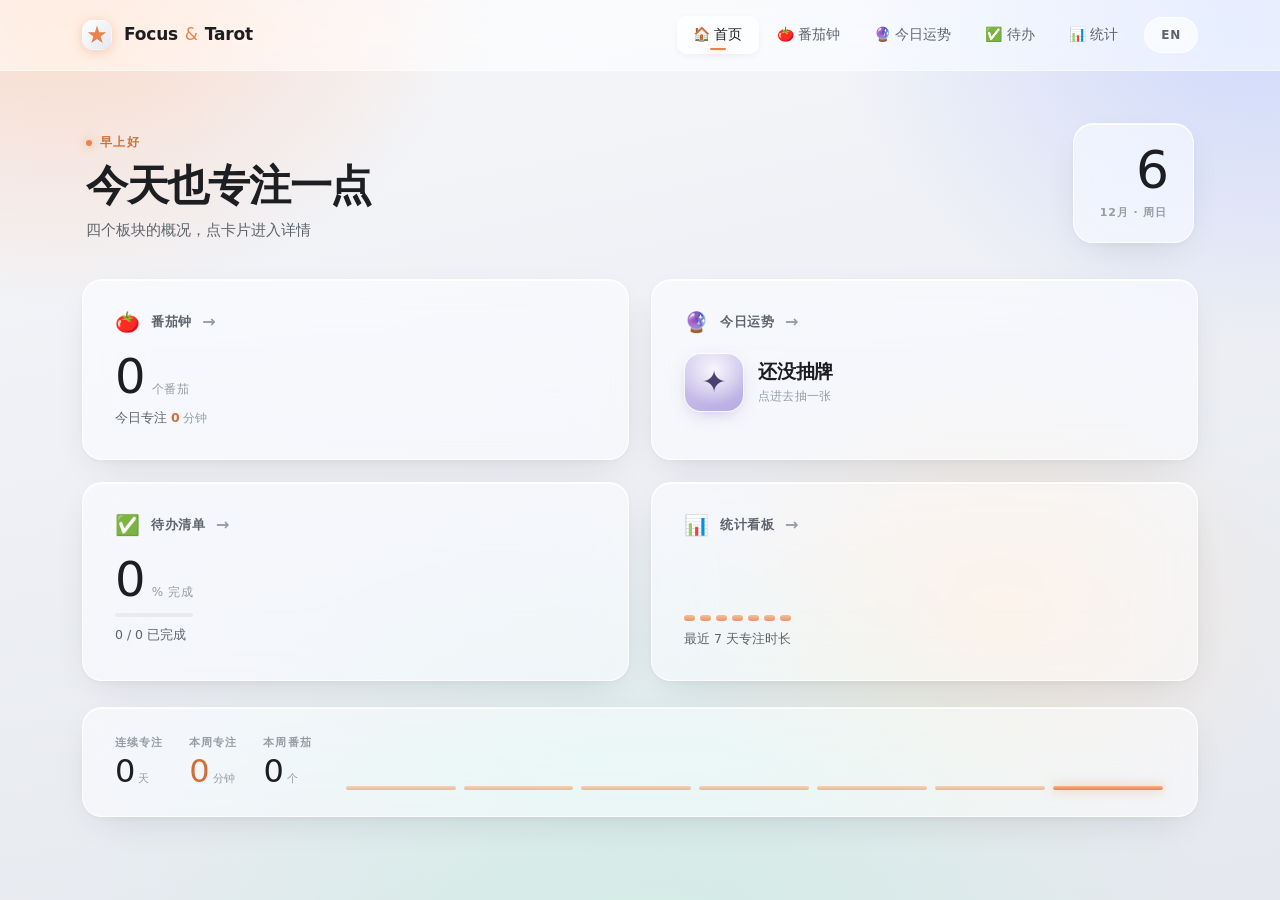
==== Focus&Tarot/index.html @ 9393fc5c "Separately packed html, js, css" ====
<!DOCTYPE html>
<html lang="zh-CN">
<head>
<meta charset="UTF-8">
<meta name="viewport" content="width=device-width, initial-scale=1.0, viewport-fit=cover">
<title>Focus & Tarot · 专注小站</title>

<link rel="icon" type="image/svg+xml" href="data:image/svg+xml,%3Csvg xmlns='http://www.w3.org/2000/svg' viewBox='0 0 100 100'%3E%3Cdefs%3E%3ClinearGradient id='g' x1='0' y1='0' x2='1' y2='1'%3E%3Cstop offset='0' stop-color='%23FFFFFF'/%3E%3Cstop offset='1' stop-color='%23E4E7EE'/%3E%3C/linearGradient%3E%3C/defs%3E%3Crect width='100' height='100' rx='24' fill='url(%23g)' stroke='%23FFFFFF' stroke-width='4'/%3E%3Cpath d='M50 18 L57 41 L81 41 L62 55 L69 77 L50 63 L31 77 L38 55 L19 41 L43 41 Z' fill='%23E8834E'/%3E%3C/svg%3E">

<link rel="stylesheet" href="./css/style.css">
</head>
<body>

<header class="topbar">
  <div class="topbar-inner">
    <div class="logo">
      <svg class="logo-icon" viewBox="0 0 100 100" aria-hidden="true">
        <defs>
          <linearGradient id="logoGrad" x1="0" y1="0" x2="1" y2="1">
            <stop offset="0%" stop-color="#FFFFFF"/>
            <stop offset="100%" stop-color="#E4E7EE"/>
          </linearGradient>
        </defs>
        <rect width="100" height="100" rx="24" fill="url(#logoGrad)" stroke="#FFFFFF" stroke-width="4"/>
        <path d="M50 18 L57 41 L81 41 L62 55 L69 77 L50 63 L31 77 L38 55 L19 41 L43 41 Z" fill="#E8834E"/>
      </svg>
      <span class="logo-text">Focus <span class="amp">&amp;</span> Tarot</span>
    </div>
    <div class="topbar-right">
      <nav class="desktop-nav">
        <button data-page="home" class="active" data-i18n="navHome">🏠 首页</button>
        <button data-page="pomodoro" data-i18n="navPomodoro">🍅 番茄钟</button>
        <button data-page="fortune" data-i18n="navFortune">🔮 今日运势</button>
        <button data-page="todos" data-i18n="navTodos">✅ 待办</button>
        <button data-page="stats" data-i18n="navStats">📊 统计</button>
      </nav>
      <button class="lang-toggle" id="lang-toggle" type="button" aria-label="Switch language">EN</button>
    </div>
  </div>
</header>

<main class="app">

  <section id="home" class="page active">
    <div class="home-hero">
      <div class="hero-main">
        <p class="hero-greeting" id="hero-greeting">早上好</p>
        <h1 class="hero-title" id="hero-title" data-i18n="homeTitle">今天也专注一点</h1>
        <p class="hero-sub" data-i18n="homeSub">四个板块的概况，点卡片进入详情</p>
      </div>
      <div class="hero-date">
        <div class="hero-day" id="hero-day">10</div>
        <div class="hero-month" id="hero-month">NOV · MON</div>
      </div>
    </div>

    <div class="overview-grid">
      <button class="overview-card" data-page="pomodoro">
        <div class="ov-head">
          <span class="ov-icon">🍅</span>
          <span class="ov-title" data-i18n="cardPomodoro">番茄钟</span>
          <span class="ov-arrow">→</span>
        </div>
        <div class="ov-body">
          <div class="ov-big"><span id="ov-tomatoes">0</span><small data-i18n="tomatoCountUnit">个番茄</small></div>
          <div class="ov-meta"><span data-i18n="focusTodayLabel">今日专注</span> <strong id="ov-minutes">0</strong><small data-i18n="minUnit">分钟</small></div>
        </div>
      </button>

      <button class="overview-card" data-page="fortune">
        <div class="ov-head">
          <span class="ov-icon">🔮</span>
          <span class="ov-title" data-i18n="cardFortune">今日运势</span>
          <span class="ov-arrow">→</span>
        </div>
        <div class="ov-body">
          <div class="ov-tarot">
            <span class="ov-tarot-symbol" id="ov-tarot-symbol">✦</span>
            <div>
              <div class="ov-tarot-name" id="ov-tarot-name">还没抽牌</div>
              <div class="ov-tarot-key" id="ov-tarot-key">点进去抽一张</div>
            </div>
          </div>
        </div>
      </button>

      <button class="overview-card" data-page="todos">
        <div class="ov-head">
          <span class="ov-icon">✅</span>
          <span class="ov-title" data-i18n="cardTodos">待办清单</span>
          <span class="ov-arrow">→</span>
        </div>
        <div class="ov-body">
          <div class="ov-big"><span id="ov-rate">0</span><small data-i18n="percentComplete">% 完成</small></div>
          <div class="ov-progress"><div id="ov-progress-fill"></div></div>
          <div class="ov-meta" id="ov-todo-meta">0 / 0 已完成</div>
        </div>
      </button>

      <button class="overview-card" data-page="stats">
        <div class="ov-head">
          <span class="ov-icon">📊</span>
          <span class="ov-title" data-i18n="cardStats">统计看板</span>
          <span class="ov-arrow">→</span>
        </div>
        <div class="ov-body">
          <div class="ov-mini-chart" id="ov-mini-chart"></div>
          <div class="ov-meta" data-i18n="last7Days">最近 7 天专注时长</div>
        </div>
      </button>
    </div>

    <div class="card week-card">
      <div class="week-strip">
        <div class="week-stat-row">
          <div class="week-stat">
            <span class="week-stat-label" data-i18n="weekStreak">连续专注</span>
            <span class="week-stat-val"><span id="week-streak">0</span><small data-i18n="dayUnit">天</small></span>
          </div>
          <div class="week-stat">
            <span class="week-stat-label" data-i18n="weekTotal">本周专注</span>
            <span class="week-stat-val accent"><span id="week-total">0</span><small data-i18n="minUnit">分钟</small></span>
          </div>
          <div class="week-stat">
            <span class="week-stat-label" data-i18n="weekTomato">本周番茄</span>
            <span class="week-stat-val"><span id="week-tomato">0</span><small data-i18n="countUnit">个</small></span>
          </div>
        </div>
        <div class="week-chart" id="week-chart"></div>
      </div>
    </div>
  </section>

  <section id="pomodoro" class="page">
    <div class="page-head">
      <h1 data-i18n="pomodoroTitle">番茄钟</h1>
      <p class="sub" data-i18n="pomodoroSub">专注一段时间，然后好好休息</p>
    </div>

    <div class="grid-2">
      <div class="card timer-card">
        <div class="mode-tabs">
          <button class="mode-tab active" data-mode="focus" data-i18n="focusMode">专注</button>
          <button class="mode-tab" data-mode="short" data-i18n="shortMode">短休息</button>
          <button class="mode-tab" data-mode="long" data-i18n="longMode">长休息</button>
        </div>
        <div class="timer-wrap">
          <svg class="timer-ring" viewBox="0 0 200 200" aria-hidden="true">
            <circle class="ring-bg" cx="100" cy="100" r="90"></circle>
            <circle class="ring-fg" id="ring-fg" cx="100" cy="100" r="90"></circle>
          </svg>
          <div class="timer-text">
            <div id="timer-display">25:00</div>
            <div id="timer-label">专注中</div>
          </div>
        </div>
        <div class="timer-actions">
          <button class="btn" id="btn-start">开始</button>
          <button class="btn secondary" id="btn-reset" data-i18n="reset">重置</button>
        </div>
      </div>

      <div class="card">
        <h2 data-i18n="currentFocus">本次专注</h2>
        <label class="field-label" for="todo-select" data-i18n="linkTodo">关联待办（可选）</label>
        <select class="select" id="todo-select">
          <option value="" data-i18n="noLink">不关联</option>
        </select>
        <div class="today-pill">
          <span data-i18n="todayCompleted">今日已完成</span>
          <strong><span id="today-count">0</span><span data-i18n="tomatoUnit"> 个番茄</span></strong>
        </div>
        <p class="hint" data-i18n="focusHint">专注结束后会自动记录到统计页，并给关联的待办 +1 🍅</p>
      </div>
    </div>

    <div class="card duration-card">
      <h2 data-i18n="customDuration">自定义时长</h2>
      <div class="duration-grid">
        <label>
          <span class="field-label" data-i18n="durationFocus">专注（分钟）</span>
          <input class="input" type="number" id="dur-focus" min="1" max="180" step="1" value="25" inputmode="numeric">
        </label>
        <label>
          <span class="field-label" data-i18n="durationShort">短休息（分钟）</span>
          <input class="input" type="number" id="dur-short" min="1" max="60" step="1" value="5" inputmode="numeric">
        </label>
        <label>
          <span class="field-label" data-i18n="durationLong">长休息（分钟）</span>
          <input class="input" type="number" id="dur-long" min="1" max="60" step="1" value="15" inputmode="numeric">
        </label>
      </div>
      <div class="duration-actions">
        <button class="btn" id="btn-save-duration" data-i18n="saveSettings">保存设置</button>
        <button class="btn secondary" id="btn-reset-duration" data-i18n="resetDefault">恢复默认</button>
      </div>
      <p class="hint" data-i18n="durationHint">专注范围 1–180 分钟，休息范围 1–60 分钟。保存后如果正在计时，会自动重置当前计时器。</p>
    </div>
  </section>

  <section id="fortune" class="page">
    <div class="page-head">
      <h1 data-i18n="fortuneTitle">今日运势</h1>
      <p class="sub" data-i18n="fortuneSub">每天抽一张塔罗牌，看看今天的能量</p>
    </div>

    <div class="card tarot-card-wrap">
      <div class="tarot-wrap">
        <div class="tarot-card" id="tarot-card">
          <div class="tarot-face tarot-back">
            <span>✦</span><span>✦</span><span>✦</span>
          </div>
          <div class="tarot-face tarot-front">
            <div class="tarot-symbol" id="tarot-symbol">🔮</div>
            <div class="tarot-front-name" id="tarot-name">—</div>
            <div class="tarot-front-en" id="tarot-en"></div>
          </div>
        </div>
      </div>
      <button class="btn" id="btn-draw">抽一张牌</button>
      <p class="tarot-daily-hint" id="tarot-daily-hint" hidden>今天已经抽过啦，明天再来吧</p>
    </div>

    <div class="card reading-card">
      <h2 data-i18n="readingTitle">牌义解读</h2>
      <p class="keywords" id="tarot-keywords">点击上方按钮，抽一张属于今天的牌</p>
      <p class="reading" id="tarot-reading"></p>
    </div>
  </section>

  <section id="todos" class="page">
    <div class="page-head">
      <h1 data-i18n="todosTitle">待办清单</h1>
      <p class="sub" data-i18n="todosSub">把要做的事写下来，专注时关联它</p>
    </div>

    <div class="card">
      <div class="todo-input-row">
        <input class="input" id="todo-input" type="text" maxlength="60" data-i18n-placeholder="todoPlaceholder" placeholder="写一件要完成的事…">
        <button class="btn" id="btn-add" data-i18n="addBtn">添加</button>
      </div>
      <div class="progress-line">
        <div class="progress-track">
          <div class="progress-fill" id="todo-progress-fill"></div>
        </div>
        <span id="todo-progress-text">0%</span>
      </div>
      <ul class="todo-list" id="todo-list"></ul>
      <p class="empty" id="todo-empty" data-i18n="emptyTodo">还没有待办，先添加一条吧。</p>
    </div>
  </section>

  <section id="stats" class="page">
    <div class="page-head">
      <h1 data-i18n="statsTitle">今日概览</h1>
      <p class="sub" data-i18n="statsSub">专注与完成情况一目了然</p>
    </div>

    <div class="stat-grid">
      <div class="card stat-card">
        <span class="stat-label" data-i18n="statFocusToday">今日专注</span>
        <strong><span id="stat-minutes">0</span><small data-i18n="minUnit">分钟</small></strong>
      </div>
      <div class="card stat-card">
        <span class="stat-label" data-i18n="statPomodorosToday">今日番茄</span>
        <strong><span id="stat-tomatoes">0</span><small data-i18n="tomatoCountUnit">个</small></strong>
      </div>
      <div class="card stat-card">
        <span class="stat-label" data-i18n="statTodoRate">待办完成率</span>
        <strong><span id="stat-rate">0</span><small>%</small></strong>
      </div>
    </div>

    <div class="grid-2">
      <div class="card">
        <h2 data-i18n="statLast7">最近 7 天专注</h2>
        <div class="bar-chart" id="bar-chart"></div>
      </div>
      <div class="card donut-card">
        <h2 data-i18n="statTodoStatus">待办完成情况</h2>
        <div class="donut" id="donut-rate" style="--p:0">
          <div class="donut-inner" id="donut-rate-text">0%</div>
        </div>
      </div>
    </div>
  </section>

</main>

<nav class="mobile-nav">
  <button data-page="home" class="active"><span class="ico">🏠</span><span data-i18n="navHomeM">首页</span></button>
  <button data-page="pomodoro"><span class="ico">🍅</span><span data-i18n="navPomodoroM">番茄</span></button>
  <button data-page="fortune"><span class="ico">🔮</span><span data-i18n="navFortuneM">运势</span></button>
  <button data-page="todos"><span class="ico">✅</span><span data-i18n="navTodosM">待办</span></button>
  <button data-page="stats"><span class="ico">📊</span><span data-i18n="navStatsM">统计</span></button>
</nav>

<div class="toast" id="toast"></div>

<script src="./js/app.js"></script>
</body>
</html>
---- Focus&Tarot/css/style.css ----
:root {
    --text: #1C1E22;
    --text-dim: #5F646C;
    --text-faint: #969CA4;

    --accent: #E8834E;
    --accent-soft: #F5B48A;
    --accent-deep: #D06F3C;
    --violet: #8B7BC7;
    --mint: #5BA88A;

    --glass: rgba(255,255,255,.52);
    --glass-hover: rgba(255,255,255,.64);
    --glass-border: rgba(255,255,255,.75);
    --glass-border-dim: rgba(255,255,255,.45);
    --glass-inset: inset 0 1px 0 rgba(255,255,255,.95);

    --line: rgba(31,33,36,.06);
    --track: rgba(31,33,36,.055);

    --shadow-card: 0 12px 40px -16px rgba(31,33,36,.16), 0 2px 8px -2px rgba(31,33,36,.06);
    --shadow-lift: 0 24px 60px -20px rgba(31,33,36,.22), 0 6px 16px -6px rgba(31,33,36,.10);

    --radius: 20px;
    --radius-sm: 13px;
    --blur: 28px;
    --maxw: 1120px;
  }

  * { box-sizing: border-box; }
  html { -webkit-text-size-adjust: 100%; text-size-adjust: 100%; }
  html, body { margin: 0; padding: 0; overflow-x: hidden; }

  body {
    color: var(--text);
    font-family: "Inter", system-ui, -apple-system, "Segoe UI", "PingFang SC", "Microsoft YaHei", sans-serif;
    font-size: 16px;
    line-height: 1.6;
    min-height: 100vh;
    min-height: 100dvh;
    -webkit-tap-highlight-color: transparent;
    -webkit-font-smoothing: antialiased;
    -moz-osx-font-smoothing: grayscale;

    background:
      radial-gradient(720px 580px at 4% -6%, rgba(255,186,148,.55), transparent 62%),
      radial-gradient(680px 560px at 98% 0%, rgba(172,190,255,.52), transparent 62%),
      radial-gradient(880px 700px at 50% 108%, rgba(178,238,214,.42), transparent 65%),
      radial-gradient(500px 400px at 78% 68%, rgba(255,220,180,.35), transparent 62%),
      linear-gradient(168deg, #F6F7FA 0%, #EDEFF4 48%, #E5E8EE 100%);
    background-attachment: fixed;
  }

  h1, h2, p { margin: 0; }
  h1 { font-size: 26px; line-height: 1.25; font-weight: 700; letter-spacing: -.02em; }
  h2 { font-size: 13px; margin-bottom: 16px; font-weight: 600; letter-spacing: .02em; color: var(--text-dim); }
  button { font-family: inherit; }
  [hidden] { display: none !important; }

  button, .btn, .overview-card, .todo-check, .todo-del, .mode-tab,
  .mobile-nav button, .desktop-nav button, .input, .select, .lang-toggle {
    touch-action: manipulation;
    -webkit-user-select: none;
    user-select: none;
  }

  @supports not ((backdrop-filter: blur(1px)) or (-webkit-backdrop-filter: blur(1px))) {
    .card, .overview-card, .topbar, .mobile-nav, .toast, .hero-date { background: rgba(255,255,255,.92); }
  }

  /* ---------- 顶部栏 ---------- */
  .topbar {
    position: sticky; top: 0; z-index: 50;
    background: rgba(255,255,255,.55);
    backdrop-filter: blur(24px) saturate(180%);
    -webkit-backdrop-filter: blur(24px) saturate(180%);
    border-bottom: 1px solid var(--glass-border-dim);
  }
  .topbar-inner {
    max-width: var(--maxw); margin: 0 auto;
    padding: 14px 20px;
    display: flex; align-items: center; justify-content: space-between; gap: 14px;
  }
  .topbar-right { display: flex; align-items: center; gap: 10px; min-width: 0; }

  .logo {
    display: flex; align-items: center; gap: 10px;
    font-weight: 700; font-size: 16px;
    letter-spacing: -.01em; white-space: nowrap;
    color: var(--text);
  }
  .logo .amp { color: var(--accent); font-weight: 500; margin: 0 1px; }
  .logo-icon {
    width: 28px; height: 28px;
    border-radius: 9px;
    flex-shrink: 0;
    display: block;
    filter: drop-shadow(0 2px 6px rgba(232,131,78,.35));
  }

  .desktop-nav { display: flex; gap: 2px; }
  .desktop-nav button {
    position: relative;
    border: 0; background: none;
    padding: 9px 14px;
    border-radius: 10px;
    font-size: 14px; font-weight: 500;
    color: var(--text-dim);
    cursor: pointer;
    transition: color .2s, background .2s, transform .15s;
  }
  .desktop-nav button.active {
    color: var(--text);
    background: rgba(255,255,255,.65);
    box-shadow: 0 1px 0 rgba(255,255,255,.9) inset, 0 2px 8px -2px rgba(31,33,36,.08);
  }
  .desktop-nav button.active::after {
    content: '';
    position: absolute;
    left: 50%; bottom: 4px;
    transform: translateX(-50%);
    width: 16px; height: 2px;
    border-radius: 2px;
    background: var(--accent);
    box-shadow: 0 0 8px rgba(232,131,78,.55);
  }
  .desktop-nav button:active { transform: scale(.97); }

  .lang-toggle {
    min-width: 46px; height: 34px;
    padding: 0 14px;
    border: 1px solid var(--glass-border);
    border-radius: 999px;
    background: rgba(255,255,255,.5);
    backdrop-filter: blur(12px);
    -webkit-backdrop-filter: blur(12px);
    color: var(--text-dim);
    font-size: 12px;
    font-weight: 600;
    letter-spacing: .06em;
    cursor: pointer;
    flex-shrink: 0;
    transition: color .2s, border-color .2s, transform .15s, background .2s;
  }
  .lang-toggle:active { transform: scale(.94); }

  /* ---------- 主体 ---------- */
  .app { max-width: var(--maxw); margin: 0 auto; padding: 28px 20px 48px; }
  .page { display: none; }
  .page.active { display: block; }

  .page > :last-child { margin-bottom: 0 !important; }

  @keyframes pageIn {
    from { opacity: 0; transform: translateY(12px); }
    to   { opacity: 1; transform: translateY(0); }
  }
  .page.active { animation: pageIn .4s cubic-bezier(.22,.9,.3,1) both; }

  @keyframes cardIn {
    from { opacity: 0; transform: translateY(14px); }
    to   { opacity: 1; transform: translateY(0); }
  }
  .page.active .card,
  .page.active .overview-card,
  .page.active .hero-main,
  .page.active .hero-date {
    animation: cardIn .55s cubic-bezier(.22,.9,.3,1) both;
  }

  .page-head { margin-bottom: 22px; }
  .page-head .sub { color: var(--text-dim); font-size: 14px; margin-top: 6px; }

  .card {
    background: var(--glass);
    backdrop-filter: blur(var(--blur)) saturate(180%);
    -webkit-backdrop-filter: blur(var(--blur)) saturate(180%);
    border: 1px solid var(--glass-border);
    box-shadow: var(--shadow-card), var(--glass-inset);
    border-radius: var(--radius);
    padding: 24px;
    margin-bottom: 18px;
  }

  .grid-2 { display: grid; gap: 18px; margin-bottom: 20px; }
  .grid-2 > .card { margin-bottom: 0; }
  @media (min-width: 769px) { .grid-2 { grid-template-columns: 1fr 1fr; } }

  /* ---------- 按钮 ---------- */
  .btn {
    min-height: 46px;
    padding: 0 24px;
    border: 0;
    border-radius: 999px;
    background: #23252A;
    color: #FFFFFF;
    font-size: 14.5px;
    font-weight: 600;
    letter-spacing: .005em;
    cursor: pointer;
    box-shadow:
      0 8px 20px -8px rgba(31,33,36,.45),
      inset 0 1px 0 rgba(255,255,255,.14);
    transition: transform .15s, box-shadow .25s, filter .2s;
  }
  .btn:active { transform: scale(.975); }
  .btn.secondary {
    background: rgba(255,255,255,.55);
    backdrop-filter: blur(12px);
    -webkit-backdrop-filter: blur(12px);
    color: var(--text);
    border: 1px solid var(--glass-border);
    box-shadow: var(--glass-inset);
  }
  .btn:disabled { opacity: .4; cursor: default; box-shadow: none; filter: grayscale(.3); transform: none; }

  .input, .select {
    width: 100%; min-height: 46px;
    border: 1px solid var(--glass-border);
    border-radius: var(--radius-sm);
    padding: 0 14px;
    font-size: 14.5px;
    font-family: inherit;
    background: rgba(255,255,255,.55);
    backdrop-filter: blur(12px);
    -webkit-backdrop-filter: blur(12px);
    color: var(--text);
    outline: none;
    box-shadow: var(--glass-inset);
    transition: border-color .2s, box-shadow .2s, background .2s;
  }
  .input:focus, .select:focus {
    background: rgba(255,255,255,.78);
    border-color: rgba(232,131,78,.55);
    box-shadow: 0 0 0 4px rgba(232,131,78,.13), var(--glass-inset);
  }
  .input::placeholder { color: var(--text-faint); }
  .select {
    appearance: none; -webkit-appearance: none;
    padding-right: 42px;
    background-image: url("data:image/svg+xml,%3Csvg xmlns='http://www.w3.org/2000/svg' width='12' height='8' viewBox='0 0 12 8'%3E%3Cpath d='M1 1l5 5 5-5' stroke='%235F646C' stroke-width='1.6' fill='none' stroke-linecap='round' stroke-linejoin='round'/%3E%3C/svg%3E");
    background-repeat: no-repeat;
    background-position: right 16px center;
  }
  .select option { background: #FFFFFF; color: var(--text); }

  .field-label { display: block; font-size: 12px; font-weight: 500; letter-spacing: .02em; color: var(--text-dim); margin-bottom: 8px; }
  .hint { font-size: 12.5px; line-height: 1.7; color: var(--text-faint); margin-top: 16px; }

  .duration-card { margin-top: 0; }

  .duration-grid {
    display: grid; grid-template-columns: 1fr 1fr 1fr;
    gap: 14px; margin-bottom: 18px;
  }
  @media (max-width: 520px) { .duration-grid { grid-template-columns: 1fr; } }
  .duration-actions { display: flex; gap: 10px; flex-wrap: wrap; }
  .duration-actions .btn { flex: 1; min-width: 120px; }

  /* ============================================================
     首页 Hero
     ============================================================ */
  .home-hero {
    display: grid;
    grid-template-columns: 1fr auto;
    gap: 24px;
    align-items: end;
    padding: 8px 4px 28px;
  }
  @media (max-width: 768px) {
    .home-hero { grid-template-columns: 1fr; gap: 16px; padding: 4px 0 20px; }
  }

  .hero-main { min-width: 0; }

  .hero-greeting {
    font-size: 12px;
    font-weight: 600;
    color: var(--accent-deep);
    letter-spacing: .12em;
    text-transform: uppercase;
    margin-bottom: 10px;
    display: inline-flex;
    align-items: center;
    gap: 8px;
  }
  .hero-greeting::before {
    content: '';
    display: inline-block;
    width: 6px; height: 6px;
    border-radius: 50%;
    background: var(--accent);
    box-shadow: 0 0 10px rgba(232,131,78,.7);
  }

  .hero-title {
    font-size: clamp(30px, 4.4vw, 42px);
    font-weight: 700;
    letter-spacing: -.03em;
    line-height: 1.12;
    color: var(--text);
  }

  .hero-sub {
    color: var(--text-dim);
    font-size: 14.5px;
    margin-top: 10px;
    max-width: 480px;
  }

  .hero-date {
    text-align: right;
    min-width: 108px;
    padding: 16px 22px;
    border-radius: var(--radius);
    background: var(--glass);
    backdrop-filter: blur(var(--blur)) saturate(180%);
    -webkit-backdrop-filter: blur(var(--blur)) saturate(180%);
    border: 1px solid var(--glass-border);
    box-shadow: var(--shadow-card), var(--glass-inset);
  }
  .hero-day {
    font-size: 44px;
    font-weight: 200;
    letter-spacing: -.04em;
    line-height: 1;
    color: var(--text);
    font-variant-numeric: tabular-nums;
  }
  .hero-month {
    font-size: 11px;
    font-weight: 600;
    color: var(--text-faint);
    letter-spacing: .14em;
    text-transform: uppercase;
    margin-top: 8px;
  }
  html[lang="zh-CN"] .hero-month { letter-spacing: .08em; }

  @media (max-width: 768px) {
    .hero-date {
      text-align: left;
      display: flex;
      align-items: baseline;
      gap: 14px;
      padding: 14px 18px;
      min-width: 0;
    }
    .hero-day { font-size: 36px; }
    .hero-month { margin-top: 0; }
  }

  /* ============================================================
     首页四卡
     ============================================================ */
  .overview-grid {
    display: grid;
    grid-template-columns: 1fr;
    gap: 16px;
  }
  @media (min-width: 769px) {
    .overview-grid { grid-template-columns: 1fr 1fr; gap: 18px; }
  }

  .overview-card {
    position: relative;
    display: flex; flex-direction: column; gap: 16px;
    text-align: left;
    background: var(--glass);
    backdrop-filter: blur(var(--blur)) saturate(180%);
    -webkit-backdrop-filter: blur(var(--blur)) saturate(180%);
    border: 1px solid var(--glass-border);
    box-shadow: var(--shadow-card), var(--glass-inset);
    border-radius: var(--radius);
    padding: 24px;
    cursor: pointer;
    font-family: inherit;
    color: var(--text);
    overflow: hidden;
    transition: transform .3s cubic-bezier(.22,.9,.3,1),
                box-shadow .3s cubic-bezier(.22,.9,.3,1),
                background .3s,
                border-color .3s;
  }
  .overview-card::before {
    content: '';
    position: absolute;
    top: -60%; right: -30%;
    width: 260px; height: 260px;
    border-radius: 50%;
    background: radial-gradient(circle, rgba(232,131,78,.22), transparent 70%);
    opacity: 0;
    transition: opacity .35s;
    pointer-events: none;
  }
  .ov-head {
    display: flex; align-items: center; gap: 10px;
    font-size: 12.5px; font-weight: 600;
    letter-spacing: .06em;
    color: var(--text-dim);
    text-transform: uppercase;
  }
  .ov-icon { font-size: 18px; line-height: 1; }
  .ov-title { flex: 1; }
  .ov-arrow { color: var(--text-faint); font-size: 16px; transition: transform .3s, color .3s; }
  .ov-body { display: flex; flex-direction: column; gap: 10px; }
  .ov-big {
    font-size: 40px; font-weight: 300;
    letter-spacing: -.035em; color: var(--text);
    line-height: 1; font-variant-numeric: tabular-nums;
  }
  .ov-big small {
    font-size: 12px; font-weight: 500;
    letter-spacing: .04em; color: var(--text-faint);
    margin-left: 8px;
  }
  .ov-meta { font-size: 12.5px; color: var(--text-dim); }
  .ov-meta strong { color: var(--accent-deep); font-weight: 600; }
  .ov-meta small { color: var(--text-faint); font-size: 11.5px; margin-left: 3px; }

  .ov-progress { height: 4px; border-radius: 999px; background: var(--track); overflow: hidden; }
  .ov-progress > div {
    height: 100%; width: 0; border-radius: 999px;
    background: linear-gradient(90deg, var(--accent), var(--accent-soft));
    box-shadow: 0 0 10px rgba(232,131,78,.5);
    transition: width .7s cubic-bezier(.22,.9,.3,1);
  }

  .ov-tarot { display: flex; align-items: center; gap: 14px; }
  .ov-tarot-symbol {
    font-size: 26px; line-height: 1;
    width: 54px; height: 54px;
    border-radius: 15px;
    background:
      radial-gradient(circle at 50% 30%, rgba(255,255,255,.85), transparent 70%),
      linear-gradient(160deg, #D8D0F0, #B7ABE2);
    border: 1px solid rgba(255,255,255,.85);
    color: #4A4170;
    display: grid; place-items: center;
    flex-shrink: 0;
    box-shadow: 0 6px 18px -6px rgba(139,123,199,.45), var(--glass-inset);
    transition: transform .4s, box-shadow .3s;
  }
  .ov-tarot-name { font-size: 17px; font-weight: 600; letter-spacing: -.01em; }
  .ov-tarot-key { font-size: 12px; color: var(--text-faint); margin-top: 3px; letter-spacing: .02em; }

  .ov-mini-chart { display: flex; align-items: flex-end; gap: 5px; height: 54px; }
  .ov-mini-bar {
    flex: 1; min-height: 6px; border-radius: 3px;
    background: linear-gradient(180deg, var(--accent-soft), var(--accent));
    opacity: .85;
    transition: height .6s cubic-bezier(.22,.9,.3,1);
  }

  /* ============================================================
     首页本周概览
     ============================================================ */
  .week-card { padding: 22px 24px; margin-top: 20px; }
  .week-strip {
    display: grid;
    grid-template-columns: 1fr;
    gap: 18px;
    align-items: center;
  }
  @media (min-width: 769px) {
    .week-strip { grid-template-columns: auto 1fr; gap: 32px; }
  }

  .week-stat-row {
    display: flex;
    gap: 26px;
    flex-wrap: wrap;
  }
  .week-stat { display: flex; flex-direction: column; gap: 4px; }
  .week-stat-label {
    font-size: 10.5px;
    font-weight: 600;
    letter-spacing: .1em;
    color: var(--text-faint);
    text-transform: uppercase;
  }
  .week-stat-val {
    font-size: 28px;
    font-weight: 300;
    letter-spacing: -.03em;
    color: var(--text);
    line-height: 1.1;
    font-variant-numeric: tabular-nums;
  }
  .week-stat-val small {
    font-size: 11px;
    font-weight: 500;
    color: var(--text-faint);
    margin-left: 4px;
    letter-spacing: .04em;
  }
  .week-stat-val.accent { color: var(--accent-deep); }

  .week-chart {
    display: flex;
    align-items: flex-end;
    gap: 8px;
    height: 48px;
    padding: 0 2px;
  }
  .week-bar-wrap {
    flex: 1;
    height: 100%;
    display: flex;
    align-items: flex-end;
    min-width: 0;
  }
  .week-bar {
    width: 100%;
    min-height: 4px;
    border-radius: 4px;
    background: linear-gradient(180deg, var(--accent-soft), var(--accent));
    opacity: .55;
    transition: height .7s cubic-bezier(.22,.9,.3,1), opacity .3s;
  }
  .week-bar.today {
    opacity: 1;
    box-shadow: 0 0 12px rgba(232,131,78,.55);
  }

  @media (max-width: 768px) {
    .week-card { padding: 18px 20px; margin-top: 16px; }
    .week-stat-row { gap: 20px; }
    .week-stat-val { font-size: 24px; }
    .week-chart { height: 42px; gap: 6px; }
  }

  /* ============================================================
     番茄钟
     ============================================================ */
  .mode-tabs {
    display: flex; gap: 4px;
    background: rgba(31,33,36,.055);
    border-radius: 999px;
    padding: 4px;
    margin-bottom: 28px;
  }
  .mode-tab {
    flex: 1; border: 0; background: none;
    padding: 9px 0;
    border-radius: 999px;
    font-size: 13.5px; font-weight: 500;
    color: var(--text-dim);
    cursor: pointer;
    transition: background .25s, color .25s, box-shadow .25s;
    min-height: 38px;
  }
  .mode-tab.active {
    background: #FFFFFF;
    color: var(--text);
    font-weight: 600;
    box-shadow: 0 2px 8px -2px rgba(31,33,36,.12), 0 1px 0 rgba(255,255,255,.9) inset;
  }

  .timer-card { text-align: center; }
  .timer-wrap {
    position: relative;
    width: min(64vw, 250px);
    aspect-ratio: 1 / 1;
    margin: 0 auto 26px;
  }
  .timer-ring { width: 100%; height: 100%; transform: rotate(-90deg); }
  .ring-bg { fill: none; stroke: rgba(31,33,36,.06); stroke-width: 10; }
  .ring-fg {
    fill: none;
    stroke: var(--accent);
    stroke-width: 10;
    stroke-linecap: round;
    stroke-dasharray: 565.49;
    stroke-dashoffset: 0;
    transition: stroke-dashoffset .5s linear, stroke .35s;
    filter: drop-shadow(0 0 10px rgba(232,131,78,.5));
  }
  .timer-text {
    position: absolute; inset: 0;
    display: flex; flex-direction: column;
    align-items: center; justify-content: center; gap: 4px;
  }
  #timer-display {
    font-size: clamp(42px, 11vw, 54px);
    font-weight: 200;
    letter-spacing: -.035em;
    line-height: 1;
    font-variant-numeric: tabular-nums;
    color: var(--text);
  }
  #timer-label { font-size: 11px; font-weight: 500; letter-spacing: .04em; color: var(--text-faint); margin-top: 2px; }
  .timer-actions { display: flex; gap: 10px; justify-content: center; }
  .timer-actions .btn { flex: 1; max-width: 150px; }

  #btn-start {
    background: linear-gradient(135deg, var(--accent-soft), var(--accent-deep));
    color: #FFFFFF;
    box-shadow:
      0 10px 26px -10px rgba(232,131,78,.7),
      inset 0 1px 0 rgba(255,255,255,.35);
  }

  .today-pill {
    display: flex; align-items: center; justify-content: space-between;
    background: rgba(31,33,36,.045);
    border-radius: var(--radius-sm);
    padding: 16px 18px;
    margin-top: 18px;
    font-size: 13px;
    color: var(--text-dim);
  }
  .today-pill strong { color: var(--text); font-size: 15px; font-weight: 600; }
  .today-pill strong #today-count {
    color: var(--accent-deep);
    font-size: 19px;
    font-weight: 700;
    margin-right: 2px;
  }

  /* ---------- 塔罗 ---------- */
  .tarot-card-wrap { text-align: center; padding: 32px 24px; }
  .tarot-wrap {
    perspective: 1200px;
    -webkit-perspective: 1200px;
    width: min(62vw, 240px);
    aspect-ratio: 2 / 3;
    margin: 8px auto 24px;
  }
  .tarot-card {
    position: relative; width: 100%; height: 100%;
    transform-style: preserve-3d;
    -webkit-transform-style: preserve-3d;
    transition: transform .75s cubic-bezier(.3,.05,.2,1);
    cursor: pointer;
  }
  .tarot-card.flipped { transform: rotateY(180deg); }
  .tarot-face {
    position: absolute; inset: 0;
    backface-visibility: hidden; -webkit-backface-visibility: hidden;
    border-radius: 18px;
    display: flex; flex-direction: column;
    align-items: center; justify-content: center;
    gap: 10px; padding: 20px;
    overflow: hidden;
  }
  .tarot-back {
    background:
      radial-gradient(circle at 50% 28%, rgba(255,255,255,.55), transparent 65%),
      linear-gradient(160deg, #D9D1F2, #B6A9E3);
    border: 1px solid rgba(255,255,255,.9);
    color: rgba(255,255,255,.92);
    font-size: 15px;
    letter-spacing: 14px;
    box-shadow: 0 24px 50px -20px rgba(139,123,199,.55), inset 0 1px 0 rgba(255,255,255,.9);
  }
  .tarot-back span { display: block; line-height: 1; text-shadow: 0 2px 6px rgba(74,65,112,.35); }
  .tarot-back::before {
    content: '';
    position: absolute; inset: 10px;
    border: 1px solid rgba(255,255,255,.45);
    border-radius: 12px;
    pointer-events: none;
  }
  .tarot-front {
    background: rgba(255,255,255,.82);
    backdrop-filter: blur(20px) saturate(180%);
    -webkit-backdrop-filter: blur(20px) saturate(180%);
    border: 1px solid rgba(255,255,255,.95);
    transform: rotateY(180deg);
    box-shadow: 0 24px 50px -20px rgba(31,33,36,.2), inset 0 1px 0 rgba(255,255,255,.95);
  }
  .tarot-front::before {
    content: '';
    position: absolute; inset: 10px;
    border: 1px solid rgba(232,131,78,.22);
    border-radius: 12px;
    pointer-events: none;
  }
  .tarot-symbol { font-size: 42px; line-height: 1; filter: drop-shadow(0 4px 12px rgba(232,131,78,.35)); }
  .tarot-front-name { font-size: 20px; font-weight: 700; letter-spacing: -.01em; color: var(--text); }
  .tarot-front-en {
    font-size: 10.5px; color: var(--text-faint);
    letter-spacing: .18em; text-transform: uppercase; font-weight: 500;
  }
  .reading-card .keywords { color: var(--accent-deep); font-weight: 600; font-size: 14px; letter-spacing: .02em; margin-bottom: 12px; }
  .reading-card .reading { color: var(--text-dim); font-size: 14.5px; line-height: 1.85; }
  .tarot-daily-hint {
    margin-top: 16px;
    font-size: 12.5px;
    color: var(--text-faint);
    display: inline-flex;
    align-items: center;
    gap: 8px;
  }
  .tarot-daily-hint::before {
    content: '';
    width: 5px; height: 5px;
    border-radius: 50%;
    background: var(--accent);
    box-shadow: 0 0 8px rgba(232,131,78,.7);
    flex-shrink: 0;
  }

  /* ---------- 待办 ---------- */
  .todo-input-row { display: flex; gap: 10px; margin-bottom: 18px; }
  .todo-input-row .btn { flex-shrink: 0; }
  .progress-line { display: flex; align-items: center; gap: 12px; margin-bottom: 20px; }
  .progress-track { flex: 1; height: 4px; border-radius: 999px; background: var(--track); overflow: hidden; }
  .progress-fill {
    height: 100%; width: 0; border-radius: 999px;
    background: linear-gradient(90deg, var(--accent), var(--accent-soft));
    box-shadow: 0 0 10px rgba(232,131,78,.45);
    transition: width .6s cubic-bezier(.22,.9,.3,1);
  }
  #todo-progress-text {
    font-size: 12px; font-weight: 600; color: var(--text-dim);
    min-width: 38px; text-align: right;
    font-variant-numeric: tabular-nums; letter-spacing: .02em;
  }
  .todo-list { list-style: none; margin: 0; padding: 0; display: flex; flex-direction: column; gap: 8px; }
  .todo-item {
    display: flex; align-items: center; gap: 12px;
    padding: 13px 14px;
    border-radius: var(--radius-sm);
    background: rgba(255,255,255,.42);
    border: 1px solid rgba(255,255,255,.65);
    box-shadow: 0 1px 0 rgba(255,255,255,.8) inset;
    transition: opacity .25s, transform .2s, background .2s, border-color .2s, box-shadow .2s;
  }
  .todo-item.done { opacity: .5; }
  .todo-item.done .todo-text { text-decoration: line-through; color: var(--text-faint); }
  .todo-check {
    flex-shrink: 0;
    width: 22px; height: 22px;
    border-radius: 7px;
    border: 1.5px solid rgba(31,33,36,.22);
    background: rgba(255,255,255,.6);
    color: #FFFFFF;
    font-size: 12px; font-weight: 700;
    line-height: 1;
    cursor: pointer;
    display: grid; place-items: center; padding: 0;
    transition: background .2s, border-color .2s, transform .15s, box-shadow .2s;
  }
  .todo-check:active { transform: scale(.88); }
  .todo-item.done .todo-check { background: var(--mint); border-color: var(--mint); box-shadow: 0 0 10px rgba(91,168,138,.5); }
  .todo-text { flex: 1; font-size: 14.5px; word-break: break-word; color: var(--text); }
  .todo-tomato {
    flex-shrink: 0; font-size: 11px; font-weight: 700;
    color: var(--accent-deep);
    background: rgba(232,131,78,.12);
    border: 1px solid rgba(232,131,78,.22);
    border-radius: 999px;
    padding: 3px 9px;
    letter-spacing: .02em;
    font-variant-numeric: tabular-nums;
  }
  .todo-del {
    flex-shrink: 0;
    width: 30px; height: 30px;
    border: 0; border-radius: 50%;
    background: none;
    color: var(--text-faint);
    font-size: 18px; line-height: 1;
    cursor: pointer; padding: 0;
    display: grid; place-items: center;
    transition: color .2s, background .2s, transform .15s;
  }
  .todo-del:active { transform: scale(.88); }
  .empty { text-align: center; color: var(--text-faint); font-size: 13.5px; padding: 32px 0; display: none; }

  /* ---------- 统计 ---------- */
  .stat-grid { display: grid; grid-template-columns: 1fr 1fr; gap: 14px; margin-bottom: 18px; }
  @media (min-width: 769px) { .stat-grid { grid-template-columns: repeat(3, 1fr); } }
  .stat-card { margin-bottom: 0; text-align: center; padding: 26px 16px; }
  .stat-label {
    font-size: 11.5px; font-weight: 600;
    letter-spacing: .06em;
    color: var(--text-faint);
    display: block;
    text-transform: uppercase;
  }
  .stat-card strong {
    display: block;
    font-size: 40px; font-weight: 300;
    letter-spacing: -.035em; color: var(--text);
    line-height: 1.15;
    margin-top: 8px;
    font-variant-numeric: tabular-nums;
  }
  .stat-card strong small {
    font-size: 12px; font-weight: 500; color: var(--text-faint);
    margin-left: 4px; letter-spacing: .04em;
  }
  .bar-chart { display: flex; align-items: flex-end; gap: 10px; height: 170px; padding-top: 10px; }
  .bar-item {
    flex: 1; display: flex; flex-direction: column;
    align-items: center; gap: 10px; height: 100%; min-width: 0;
  }
  .bar-track {
    flex: 1; width: 100%;
    background: rgba(31,33,36,.05);
    border-radius: 6px;
    display: flex; align-items: flex-end;
    overflow: hidden;
  }
  .bar-fill {
    width: 100%; min-height: 3px; border-radius: 6px;
    background: linear-gradient(180deg, var(--accent-soft), var(--accent));
    box-shadow: 0 0 12px rgba(232,131,78,.35);
    transition: height .7s cubic-bezier(.22,.9,.3,1);
  }
  .bar-label { font-size: 11px; font-weight: 500; color: var(--text-faint); letter-spacing: .04em; }
  .donut-card { display: flex; flex-direction: column; align-items: center; justify-content: center; }
  .donut {
    width: 152px; height: 152px; border-radius: 50%;
    display: grid; place-items: center;
    margin: 14px 0 6px;
    background: conic-gradient(var(--mint) calc(var(--p) * 1%), rgba(31,33,36,.06) 0);
    transition: background .6s ease;
    box-shadow: 0 8px 28px -10px rgba(91,168,138,.4);
  }
  .donut-inner {
    width: 112px; height: 112px; border-radius: 50%;
    background: rgba(255,255,255,.92);
    backdrop-filter: blur(10px);
    -webkit-backdrop-filter: blur(10px);
    box-shadow: inset 0 1px 0 rgba(255,255,255,.95);
    display: grid; place-items: center;
    font-size: 22px; font-weight: 300;
    letter-spacing: -.02em; color: var(--text);
    font-variant-numeric: tabular-nums;
  }

  /* ---------- 手机底部导航 ---------- */
  .mobile-nav { display: none; }

  /* ---------- Toast ---------- */
  .toast {
    position: fixed;
    left: 50%; bottom: 96px;
    transform: translateX(-50%) translateY(16px);
    background: rgba(35,37,42,.90);
    backdrop-filter: blur(20px) saturate(180%);
    -webkit-backdrop-filter: blur(20px) saturate(180%);
    border: 1px solid rgba(255,255,255,.12);
    color: #FFFFFF;
    padding: 11px 22px;
    border-radius: 999px;
    font-size: 13.5px; font-weight: 500;
    opacity: 0; pointer-events: none;
    transition: opacity .3s, transform .3s;
    z-index: 200;
    max-width: 84vw;
    text-align: center;
    box-shadow: 0 16px 40px -12px rgba(31,33,36,.5);
  }
  .toast.show { opacity: 1; transform: translateX(-50%) translateY(0); }

  /* ---------- hover ---------- */
  @media (hover: hover) and (pointer: fine) {
    .desktop-nav button:hover { color: var(--text); background: rgba(255,255,255,.45); }
    .desktop-nav button.active:hover { color: var(--text); background: rgba(255,255,255,.7); }
    .lang-toggle:hover { color: var(--accent-deep); border-color: rgba(232,131,78,.35); background: rgba(255,255,255,.8); }
    .btn:hover {
      filter: brightness(1.08);
      box-shadow: 0 14px 30px -10px rgba(31,33,36,.5), inset 0 1px 0 rgba(255,255,255,.2);
    }
    .btn.secondary:hover { background: rgba(255,255,255,.78); filter: none; box-shadow: var(--glass-inset); }
    .btn:disabled:hover { filter: grayscale(.3); box-shadow: none; }
    #btn-start:hover { box-shadow: 0 16px 36px -12px rgba(232,131,78,.75), inset 0 1px 0 rgba(255,255,255,.4); }
    .overview-card:hover {
      transform: translateY(-4px);
      background: var(--glass-hover);
      border-color: rgba(255,255,255,.95);
      box-shadow: var(--shadow-lift), var(--glass-inset);
    }
    .overview-card:hover::before { opacity: 1; }
    .overview-card:hover .ov-arrow { transform: translateX(5px); color: var(--accent-deep); }
    .overview-card:hover .ov-tarot-symbol {
      transform: rotate(-5deg) scale(1.06);
      box-shadow: 0 12px 26px -8px rgba(139,123,199,.6), var(--glass-inset);
    }
    .todo-item:hover {
      background: rgba(255,255,255,.62);
      border-color: rgba(255,255,255,.85);
      box-shadow: 0 6px 18px -8px rgba(31,33,36,.14), var(--glass-inset);
    }
    .todo-del:hover { color: var(--accent-deep); background: rgba(232,131,78,.12); }
  }

  /* ---------- 手机 ---------- */
  @media (max-width: 768px) {
    .desktop-nav { display: none; }
    .mobile-nav {
      display: flex;
      position: fixed;
      bottom: 0; left: 0; right: 0;
      background: rgba(255,255,255,.62);
      backdrop-filter: blur(24px) saturate(180%);
      -webkit-backdrop-filter: blur(24px) saturate(180%);
      border-top: 1px solid var(--glass-border-dim);
      padding: 6px 0 calc(6px + env(safe-area-inset-bottom));
      z-index: 100;
    }
    .mobile-nav button {
      flex: 1;
      border: 0; background: none;
      padding: 6px 0;
      display: flex; flex-direction: column;
      align-items: center; gap: 4px;
      font-size: 10px; font-weight: 500;
      letter-spacing: .02em;
      color: var(--text-faint);
      cursor: pointer;
      min-height: 50px;
      justify-content: center;
      min-width: 0;
      transition: color .25s, transform .15s;
    }
    .mobile-nav button .ico {
      font-size: 19px; line-height: 1;
      transition: transform .25s;
      opacity: .55;
      filter: grayscale(.55);
    }
    .mobile-nav button:active { transform: scale(.94); }
    .mobile-nav button.active { color: var(--accent-deep); }
    .mobile-nav button.active .ico {
      filter: none; opacity: 1;
      transform: translateY(-1px) scale(1.06);
    }

    .app { padding-bottom: calc(76px + env(safe-area-inset-bottom)); }

    .grid-2 { margin-bottom: 24px; }

    .input, .select { font-size: 16px; }
    input[type="number"]::-webkit-outer-spin-button,
    input[type="number"]::-webkit-inner-spin-button { -webkit-appearance: none; margin: 0; }
    .todo-check { width: 24px; height: 24px; font-size: 13px; }
    .todo-del { width: 34px; height: 34px; font-size: 20px; }
    .toast { bottom: calc(84px + env(safe-area-inset-bottom)); }
    .duration-grid { grid-template-columns: 1fr; }
    .overview-card:active { transform: scale(.985); }
    .todo-item:active { background: rgba(255,255,255,.65); }
    .page.active .card,
    .page.active .overview-card,
    .page.active .hero-main,
    .page.active .hero-date { animation-duration: .45s; }
  }

  @media (max-width: 360px) {
    .app { padding-left: 14px; padding-right: 14px; }
    .card { padding: 18px; }
    .overview-card { padding: 18px; }
    h1 { font-size: 22px; }
    .hero-title { font-size: 26px; }
    .hero-day { font-size: 30px; }
    .page-head .sub { font-size: 13px; }
    .logo { font-size: 14px; gap: 8px; }
    .logo-icon { width: 24px; height: 24px; border-radius: 7px; }
    .lang-toggle { height: 30px; min-width: 40px; padding: 0 11px; font-size: 11px; }
    #timer-display { font-size: 38px; }
    .mode-tab { font-size: 12.5px; }
    .timer-actions .btn { padding: 0 16px; }
    .ov-big { font-size: 32px; }
    .ov-head { font-size: 11.5px; }
    .ov-icon { font-size: 16px; }
    .ov-tarot-symbol { width: 46px; height: 46px; font-size: 22px; }
    .mobile-nav button { font-size: 9.5px; }
    .mobile-nav button .ico { font-size: 18px; }
    .stat-card strong { font-size: 32px; }
    .bar-chart { height: 140px; gap: 7px; }
    .donut { width: 128px; height: 128px; }
    .donut-inner { width: 92px; height: 92px; font-size: 18px; }
    .week-stat-val { font-size: 22px; }
    .week-stat-row { gap: 16px; }
  }

  @media (min-width: 900px) {
    .topbar-inner, .app { max-width: 1180px; }
    .topbar-inner { padding: 16px 32px; }
    .logo { font-size: 17px; gap: 12px; }
    .logo-icon { width: 30px; height: 30px; border-radius: 10px; }
    .desktop-nav button { font-size: 14px; padding: 10px 16px; }
    .lang-toggle { height: 36px; padding: 0 16px; }

    .app { padding: 44px 32px 56px; }
    .page-head { margin-bottom: 28px; }
    h1 { font-size: 32px; }
    .page-head .sub { font-size: 15px; }

    .home-hero { padding: 8px 4px 36px; gap: 32px; }
    .hero-day { font-size: 52px; }
    .hero-date { padding: 20px 26px; }

    .card { padding: 32px; margin-bottom: 22px; }
    h2 { font-size: 13.5px; margin-bottom: 20px; }
    .grid-2 { gap: 22px; margin-bottom: 26px; }

    .overview-grid { gap: 22px; }
    .overview-card { padding: 32px; gap: 20px; }
    .ov-head { font-size: 13px; }
    .ov-icon { font-size: 20px; }
    .ov-big { font-size: 48px; }
    .ov-tarot-symbol { width: 60px; height: 60px; font-size: 30px; border-radius: 17px; }
    .ov-tarot-name { font-size: 19px; }
    .ov-mini-chart { height: 66px; }

    .week-card { padding: 26px 32px; margin-top: 26px; }
    .week-stat-val { font-size: 32px; }
    .week-chart { height: 56px; }

    .duration-grid { gap: 18px; }
    .mode-tabs { margin-bottom: 34px; }
    .mode-tab { font-size: 14px; padding: 11px 0; }
    .timer-wrap { width: 300px; margin-bottom: 32px; }
    #timer-display { font-size: 60px; }
    #timer-label { font-size: 11.5px; }

    .btn { min-height: 50px; font-size: 15px; padding: 0 30px; }
    .input, .select { min-height: 50px; font-size: 15px; }

    .tarot-wrap { width: 280px; margin: 12px auto 32px; }
    .tarot-symbol { font-size: 52px; }
    .tarot-front-name { font-size: 22px; }
    .reading-card .reading { font-size: 15px; line-height: 1.9; }
    .tarot-daily-hint { font-size: 13px; margin-top: 20px; }

    .stat-grid { gap: 20px; margin-bottom: 22px; }
    .stat-card { padding: 32px 24px; }
    .stat-card strong { font-size: 52px; }
    .stat-label { font-size: 12px; }

    .bar-chart { height: 220px; gap: 12px; }
    .donut { width: 180px; height: 180px; }
    .donut-inner { width: 132px; height: 132px; font-size: 26px; }
  }

  html[lang="en"] .stat-label,
  html[lang="en"] .ov-head,
  html[lang="en"] .week-stat-label { letter-spacing: .14em; }
  html[lang="en"] #timer-label { letter-spacing: .2em; text-transform: uppercase; font-size: 10px; }
  html[lang="en"] .tarot-front-en { letter-spacing: .22em; }
  html[lang="en"] .hero-greeting { letter-spacing: .2em; }

  @media (prefers-reduced-motion: reduce) {
    *, *::before, *::after {
      animation-duration: .001ms !important;
      transition-duration: .001ms !important;
    }
  }
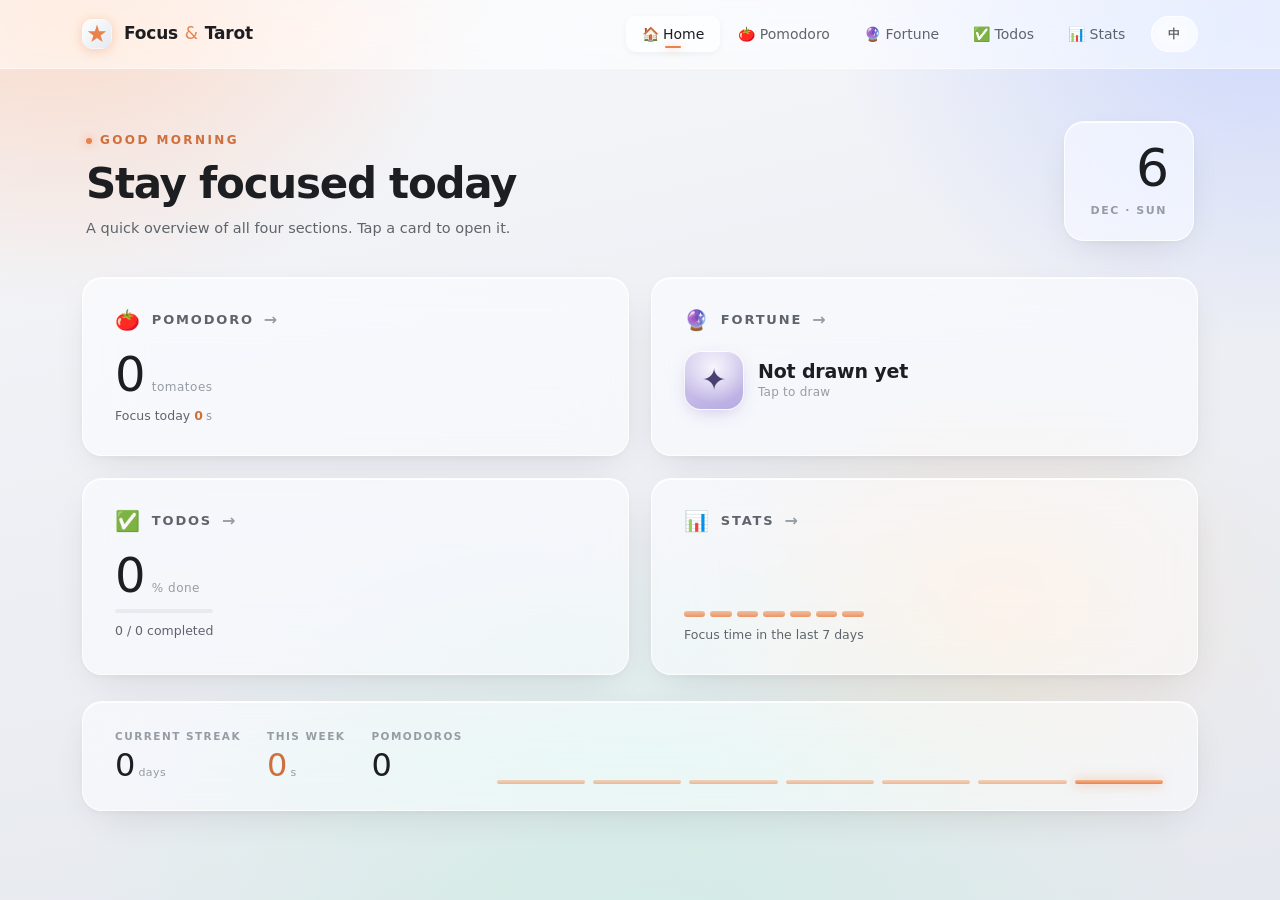
==== commit 2da26b78: "Add files via upload Added a switchable ring tone to pomodoro, lowered the lower limit of rest and f" ====
--- a/Focus&Tarot/index.html
+++ b/Focus&Tarot/index.html
@@ -1,20 +1,22 @@
 <!DOCTYPE html>
 <html lang="zh-CN">
+
 <head>
-<meta charset="UTF-8">
-<meta name="viewport" content="width=device-width, initial-scale=1.0, viewport-fit=cover">
-<title>Focus & Tarot · 专注小站</title>
-
-<link rel="icon" type="image/svg+xml" href="data:image/svg+xml,%3Csvg xmlns='http://www.w3.org/2000/svg' viewBox='0 0 100 100'%3E%3Cdefs%3E%3ClinearGradient id='g' x1='0' y1='0' x2='1' y2='1'%3E%3Cstop offset='0' stop-color='%23FFFFFF'/%3E%3Cstop offset='1' stop-color='%23E4E7EE'/%3E%3C/linearGradient%3E%3C/defs%3E%3Crect width='100' height='100' rx='24' fill='url(%23g)' stroke='%23FFFFFF' stroke-width='4'/%3E%3Cpath d='M50 18 L57 41 L81 41 L62 55 L69 77 L50 63 L31 77 L38 55 L19 41 L43 41 Z' fill='%23E8834E'/%3E%3C/svg%3E">
-
-<link rel="stylesheet" href="./css/style.css">
+    <meta charset="UTF-8">
+    <meta name="viewport" content="width=device-width, initial-scale=1.0, viewport-fit=cover">
+    <title>Focus & Tarot · 专注小站</title>
+
+    <link rel="icon" type="image/svg+xml" href="data:image/svg+xml,%3Csvg xmlns='http://www.w3.org/2000/svg' viewBox='0 0 100 100'%3E%3Cdefs%3E%3ClinearGradient id='g' x1='0' y1='0' x2='1' y2='1'%3E%3Cstop offset='0' stop-color='%23FFFFFF'/%3E%3Cstop offset='1' stop-color='%23E4E7EE'/%3E%3C/linearGradient%3E%3C/defs%3E%3Crect width='100' height='100' rx='24' fill='url(%23g)' stroke='%23FFFFFF' stroke-width='4'/%3E%3Cpath d='M50 18 L57 41 L81 41 L62 55 L69 77 L50 63 L31 77 L38 55 L19 41 L43 41 Z' fill='%23E8834E'/%3E%3C/svg%3E">
+
+    <link rel="stylesheet" href="./css/style.css">
 </head>
+
 <body>
 
-<header class="topbar">
-  <div class="topbar-inner">
-    <div class="logo">
-      <svg class="logo-icon" viewBox="0 0 100 100" aria-hidden="true">
+    <header class="topbar">
+        <div class="topbar-inner">
+            <div class="logo">
+                <svg class="logo-icon" viewBox="0 0 100 100" aria-hidden="true">
         <defs>
           <linearGradient id="logoGrad" x1="0" y1="0" x2="1" y2="1">
             <stop offset="0%" stop-color="#FFFFFF"/>
@@ -24,38 +26,38 @@
         <rect width="100" height="100" rx="24" fill="url(#logoGrad)" stroke="#FFFFFF" stroke-width="4"/>
         <path d="M50 18 L57 41 L81 41 L62 55 L69 77 L50 63 L31 77 L38 55 L19 41 L43 41 Z" fill="#E8834E"/>
       </svg>
-      <span class="logo-text">Focus <span class="amp">&amp;</span> Tarot</span>
-    </div>
-    <div class="topbar-right">
-      <nav class="desktop-nav">
-        <button data-page="home" class="active" data-i18n="navHome">🏠 首页</button>
-        <button data-page="pomodoro" data-i18n="navPomodoro">🍅 番茄钟</button>
-        <button data-page="fortune" data-i18n="navFortune">🔮 今日运势</button>
-        <button data-page="todos" data-i18n="navTodos">✅ 待办</button>
-        <button data-page="stats" data-i18n="navStats">📊 统计</button>
-      </nav>
-      <button class="lang-toggle" id="lang-toggle" type="button" aria-label="Switch language">EN</button>
-    </div>
-  </div>
-</header>
-
-<main class="app">
-
-  <section id="home" class="page active">
-    <div class="home-hero">
-      <div class="hero-main">
-        <p class="hero-greeting" id="hero-greeting">早上好</p>
-        <h1 class="hero-title" id="hero-title" data-i18n="homeTitle">今天也专注一点</h1>
-        <p class="hero-sub" data-i18n="homeSub">四个板块的概况，点卡片进入详情</p>
-      </div>
-      <div class="hero-date">
-        <div class="hero-day" id="hero-day">10</div>
-        <div class="hero-month" id="hero-month">NOV · MON</div>
-      </div>
-    </div>
-
-    <div class="overview-grid">
-      <button class="overview-card" data-page="pomodoro">
+                <span class="logo-text">Focus <span class="amp">&amp;</span> Tarot</span>
+            </div>
+            <div class="topbar-right">
+                <nav class="desktop-nav">
+                    <button data-page="home" class="active" data-i18n="navHome">🏠 首页</button>
+                    <button data-page="pomodoro" data-i18n="navPomodoro">🍅 番茄钟</button>
+                    <button data-page="fortune" data-i18n="navFortune">🔮 今日运势</button>
+                    <button data-page="todos" data-i18n="navTodos">✅ 待办</button>
+                    <button data-page="stats" data-i18n="navStats">📊 统计</button>
+                </nav>
+                <button class="lang-toggle" id="lang-toggle" type="button" aria-label="Switch language">EN</button>
+            </div>
+        </div>
+    </header>
+
+    <main class="app">
+
+        <section id="home" class="page active">
+            <div class="home-hero">
+                <div class="hero-main">
+                    <p class="hero-greeting" id="hero-greeting">早上好</p>
+                    <h1 class="hero-title" id="hero-title" data-i18n="homeTitle">今天也专注一点</h1>
+                    <p class="hero-sub" data-i18n="homeSub">四个板块的概况，点卡片进入详情</p>
+                </div>
+                <div class="hero-date">
+                    <div class="hero-day" id="hero-day">10</div>
+                    <div class="hero-month" id="hero-month">NOV · MON</div>
+                </div>
+            </div>
+
+            <div class="overview-grid">
+                <button class="overview-card" data-page="pomodoro">
         <div class="ov-head">
           <span class="ov-icon">🍅</span>
           <span class="ov-title" data-i18n="cardPomodoro">番茄钟</span>
@@ -63,11 +65,11 @@
         </div>
         <div class="ov-body">
           <div class="ov-big"><span id="ov-tomatoes">0</span><small data-i18n="tomatoCountUnit">个番茄</small></div>
-          <div class="ov-meta"><span data-i18n="focusTodayLabel">今日专注</span> <strong id="ov-minutes">0</strong><small data-i18n="minUnit">分钟</small></div>
+          <div class="ov-meta"><span data-i18n="focusTodayLabel">今日专注</span> <strong id="ov-minutes">0</strong><small id="ov-minutes-unit" data-i18n="minUnit">分钟</small></div>
         </div>
       </button>
 
-      <button class="overview-card" data-page="fortune">
+                <button class="overview-card" data-page="fortune">
         <div class="ov-head">
           <span class="ov-icon">🔮</span>
           <span class="ov-title" data-i18n="cardFortune">今日运势</span>
@@ -84,7 +86,7 @@
         </div>
       </button>
 
-      <button class="overview-card" data-page="todos">
+                <button class="overview-card" data-page="todos">
         <div class="ov-head">
           <span class="ov-icon">✅</span>
           <span class="ov-title" data-i18n="cardTodos">待办清单</span>
@@ -97,7 +99,7 @@
         </div>
       </button>
 
-      <button class="overview-card" data-page="stats">
+                <button class="overview-card" data-page="stats">
         <div class="ov-head">
           <span class="ov-icon">📊</span>
           <span class="ov-title" data-i18n="cardStats">统计看板</span>
@@ -108,195 +110,209 @@
           <div class="ov-meta" data-i18n="last7Days">最近 7 天专注时长</div>
         </div>
       </button>
-    </div>
-
-    <div class="card week-card">
-      <div class="week-strip">
-        <div class="week-stat-row">
-          <div class="week-stat">
-            <span class="week-stat-label" data-i18n="weekStreak">连续专注</span>
-            <span class="week-stat-val"><span id="week-streak">0</span><small data-i18n="dayUnit">天</small></span>
-          </div>
-          <div class="week-stat">
-            <span class="week-stat-label" data-i18n="weekTotal">本周专注</span>
-            <span class="week-stat-val accent"><span id="week-total">0</span><small data-i18n="minUnit">分钟</small></span>
-          </div>
-          <div class="week-stat">
-            <span class="week-stat-label" data-i18n="weekTomato">本周番茄</span>
-            <span class="week-stat-val"><span id="week-tomato">0</span><small data-i18n="countUnit">个</small></span>
-          </div>
-        </div>
-        <div class="week-chart" id="week-chart"></div>
-      </div>
-    </div>
-  </section>
-
-  <section id="pomodoro" class="page">
-    <div class="page-head">
-      <h1 data-i18n="pomodoroTitle">番茄钟</h1>
-      <p class="sub" data-i18n="pomodoroSub">专注一段时间，然后好好休息</p>
-    </div>
-
-    <div class="grid-2">
-      <div class="card timer-card">
-        <div class="mode-tabs">
-          <button class="mode-tab active" data-mode="focus" data-i18n="focusMode">专注</button>
-          <button class="mode-tab" data-mode="short" data-i18n="shortMode">短休息</button>
-          <button class="mode-tab" data-mode="long" data-i18n="longMode">长休息</button>
-        </div>
-        <div class="timer-wrap">
-          <svg class="timer-ring" viewBox="0 0 200 200" aria-hidden="true">
+            </div>
+
+            <div class="card week-card">
+                <div class="week-strip">
+                    <div class="week-stat-row">
+                        <div class="week-stat">
+                            <span class="week-stat-label" data-i18n="weekStreak">连续专注</span>
+                            <span class="week-stat-val"><span id="week-streak">0</span><small data-i18n="dayUnit">天</small></span>
+                        </div>
+                        <div class="week-stat">
+                            <span class="week-stat-label" data-i18n="weekTotal">本周专注</span>
+                            <span class="week-stat-val accent"><span id="week-total">0</span><small id="week-total-unit" data-i18n="minUnit">分钟</small></span>
+                        </div>
+                        <div class="week-stat">
+                            <span class="week-stat-label" data-i18n="weekTomato">本周番茄</span>
+                            <span class="week-stat-val"><span id="week-tomato">0</span><small data-i18n="countUnit">个</small></span>
+                        </div>
+                    </div>
+                    <div class="week-chart" id="week-chart"></div>
+                </div>
+            </div>
+        </section>
+
+        <section id="pomodoro" class="page">
+            <div class="page-head">
+                <h1 data-i18n="pomodoroTitle">番茄钟</h1>
+                <p class="sub" data-i18n="pomodoroSub">专注一段时间，然后好好休息</p>
+            </div>
+
+            <div class="grid-2">
+                <div class="card timer-card">
+                    <div class="mode-tabs">
+                        <button class="mode-tab active" data-mode="focus" data-i18n="focusMode">专注</button>
+                        <button class="mode-tab" data-mode="short" data-i18n="shortMode">短休息</button>
+                        <button class="mode-tab" data-mode="long" data-i18n="longMode">长休息</button>
+                    </div>
+                    <div class="timer-wrap">
+                        <svg class="timer-ring" viewBox="0 0 200 200" aria-hidden="true">
             <circle class="ring-bg" cx="100" cy="100" r="90"></circle>
             <circle class="ring-fg" id="ring-fg" cx="100" cy="100" r="90"></circle>
           </svg>
-          <div class="timer-text">
-            <div id="timer-display">25:00</div>
-            <div id="timer-label">专注中</div>
-          </div>
-        </div>
-        <div class="timer-actions">
-          <button class="btn" id="btn-start">开始</button>
-          <button class="btn secondary" id="btn-reset" data-i18n="reset">重置</button>
-        </div>
-      </div>
-
-      <div class="card">
-        <h2 data-i18n="currentFocus">本次专注</h2>
-        <label class="field-label" for="todo-select" data-i18n="linkTodo">关联待办（可选）</label>
-        <select class="select" id="todo-select">
+                        <div class="timer-text">
+                            <div id="timer-display">25:00</div>
+                            <div id="timer-label">专注中</div>
+                        </div>
+                    </div>
+                    <div class="timer-actions">
+                        <button class="btn" id="btn-start">开始</button>
+                        <button class="btn secondary" id="btn-reset" data-i18n="reset">重置</button>
+                    </div>
+                </div>
+
+                <div class="card">
+                    <h2 data-i18n="currentFocus">本次专注</h2>
+                    <label class="field-label" for="todo-select" data-i18n="linkTodo">关联待办（可选）</label>
+                    <select class="select" id="todo-select">
           <option value="" data-i18n="noLink">不关联</option>
         </select>
-        <div class="today-pill">
-          <span data-i18n="todayCompleted">今日已完成</span>
-          <strong><span id="today-count">0</span><span data-i18n="tomatoUnit"> 个番茄</span></strong>
-        </div>
-        <p class="hint" data-i18n="focusHint">专注结束后会自动记录到统计页，并给关联的待办 +1 🍅</p>
-      </div>
-    </div>
-
-    <div class="card duration-card">
-      <h2 data-i18n="customDuration">自定义时长</h2>
-      <div class="duration-grid">
-        <label>
-          <span class="field-label" data-i18n="durationFocus">专注（分钟）</span>
-          <input class="input" type="number" id="dur-focus" min="1" max="180" step="1" value="25" inputmode="numeric">
+
+                    <div class="today-pill">
+                        <span data-i18n="todayCompleted">今日已完成</span>
+                        <strong><span id="today-count">0</span><span data-i18n="tomatoUnit"> 个番茄</span></strong>
+                    </div>
+
+                    <div class="sound-row">
+                        <span class="sound-label" data-i18n="soundLabel">结束提示音</span>
+                        <button class="sound-toggle" id="sound-toggle" type="button" aria-label="Toggle sound">
+            <span id="sound-icon">🔔</span>
+            <span id="sound-text" data-i18n="soundOn">开</span>
+          </button>
+                    </div>
+
+                    <p class="hint" data-i18n="focusHint">专注结束后会自动记录到统计页，并给关联的待办 +1 🍅</p>
+                </div>
+            </div>
+
+            <div class="card duration-card">
+                <h2 data-i18n="customDuration">自定义时长</h2>
+                <div class="duration-grid">
+                    <label>
+          <span class="field-label" data-i18n="durationFocus">专注（秒）</span>
+          <input class="input" type="number" id="dur-focus" min="1" max="10800" step="1" value="1500" inputmode="numeric">
         </label>
-        <label>
-          <span class="field-label" data-i18n="durationShort">短休息（分钟）</span>
-          <input class="input" type="number" id="dur-short" min="1" max="60" step="1" value="5" inputmode="numeric">
+                    <label>
+          <span class="field-label" data-i18n="durationShort">短休息（秒）</span>
+          <input class="input" type="number" id="dur-short" min="1" max="3600" step="1" value="300" inputmode="numeric">
         </label>
-        <label>
-          <span class="field-label" data-i18n="durationLong">长休息（分钟）</span>
-          <input class="input" type="number" id="dur-long" min="1" max="60" step="1" value="15" inputmode="numeric">
+                    <label>
+          <span class="field-label" data-i18n="durationLong">长休息（秒）</span>
+          <input class="input" type="number" id="dur-long" min="1" max="3600" step="1" value="900" inputmode="numeric">
         </label>
-      </div>
-      <div class="duration-actions">
-        <button class="btn" id="btn-save-duration" data-i18n="saveSettings">保存设置</button>
-        <button class="btn secondary" id="btn-reset-duration" data-i18n="resetDefault">恢复默认</button>
-      </div>
-      <p class="hint" data-i18n="durationHint">专注范围 1–180 分钟，休息范围 1–60 分钟。保存后如果正在计时，会自动重置当前计时器。</p>
-    </div>
-  </section>
-
-  <section id="fortune" class="page">
-    <div class="page-head">
-      <h1 data-i18n="fortuneTitle">今日运势</h1>
-      <p class="sub" data-i18n="fortuneSub">每天抽一张塔罗牌，看看今天的能量</p>
-    </div>
-
-    <div class="card tarot-card-wrap">
-      <div class="tarot-wrap">
-        <div class="tarot-card" id="tarot-card">
-          <div class="tarot-face tarot-back">
-            <span>✦</span><span>✦</span><span>✦</span>
-          </div>
-          <div class="tarot-face tarot-front">
-            <div class="tarot-symbol" id="tarot-symbol">🔮</div>
-            <div class="tarot-front-name" id="tarot-name">—</div>
-            <div class="tarot-front-en" id="tarot-en"></div>
-          </div>
-        </div>
-      </div>
-      <button class="btn" id="btn-draw">抽一张牌</button>
-      <p class="tarot-daily-hint" id="tarot-daily-hint" hidden>今天已经抽过啦，明天再来吧</p>
-    </div>
-
-    <div class="card reading-card">
-      <h2 data-i18n="readingTitle">牌义解读</h2>
-      <p class="keywords" id="tarot-keywords">点击上方按钮，抽一张属于今天的牌</p>
-      <p class="reading" id="tarot-reading"></p>
-    </div>
-  </section>
-
-  <section id="todos" class="page">
-    <div class="page-head">
-      <h1 data-i18n="todosTitle">待办清单</h1>
-      <p class="sub" data-i18n="todosSub">把要做的事写下来，专注时关联它</p>
-    </div>
-
-    <div class="card">
-      <div class="todo-input-row">
-        <input class="input" id="todo-input" type="text" maxlength="60" data-i18n-placeholder="todoPlaceholder" placeholder="写一件要完成的事…">
-        <button class="btn" id="btn-add" data-i18n="addBtn">添加</button>
-      </div>
-      <div class="progress-line">
-        <div class="progress-track">
-          <div class="progress-fill" id="todo-progress-fill"></div>
-        </div>
-        <span id="todo-progress-text">0%</span>
-      </div>
-      <ul class="todo-list" id="todo-list"></ul>
-      <p class="empty" id="todo-empty" data-i18n="emptyTodo">还没有待办，先添加一条吧。</p>
-    </div>
-  </section>
-
-  <section id="stats" class="page">
-    <div class="page-head">
-      <h1 data-i18n="statsTitle">今日概览</h1>
-      <p class="sub" data-i18n="statsSub">专注与完成情况一目了然</p>
-    </div>
-
-    <div class="stat-grid">
-      <div class="card stat-card">
-        <span class="stat-label" data-i18n="statFocusToday">今日专注</span>
-        <strong><span id="stat-minutes">0</span><small data-i18n="minUnit">分钟</small></strong>
-      </div>
-      <div class="card stat-card">
-        <span class="stat-label" data-i18n="statPomodorosToday">今日番茄</span>
-        <strong><span id="stat-tomatoes">0</span><small data-i18n="tomatoCountUnit">个</small></strong>
-      </div>
-      <div class="card stat-card">
-        <span class="stat-label" data-i18n="statTodoRate">待办完成率</span>
-        <strong><span id="stat-rate">0</span><small>%</small></strong>
-      </div>
-    </div>
-
-    <div class="grid-2">
-      <div class="card">
-        <h2 data-i18n="statLast7">最近 7 天专注</h2>
-        <div class="bar-chart" id="bar-chart"></div>
-      </div>
-      <div class="card donut-card">
-        <h2 data-i18n="statTodoStatus">待办完成情况</h2>
-        <div class="donut" id="donut-rate" style="--p:0">
-          <div class="donut-inner" id="donut-rate-text">0%</div>
-        </div>
-      </div>
-    </div>
-  </section>
-
-</main>
-
-<nav class="mobile-nav">
-  <button data-page="home" class="active"><span class="ico">🏠</span><span data-i18n="navHomeM">首页</span></button>
-  <button data-page="pomodoro"><span class="ico">🍅</span><span data-i18n="navPomodoroM">番茄</span></button>
-  <button data-page="fortune"><span class="ico">🔮</span><span data-i18n="navFortuneM">运势</span></button>
-  <button data-page="todos"><span class="ico">✅</span><span data-i18n="navTodosM">待办</span></button>
-  <button data-page="stats"><span class="ico">📊</span><span data-i18n="navStatsM">统计</span></button>
-</nav>
-
-<div class="toast" id="toast"></div>
-
-<script src="./js/app.js"></script>
+                </div>
+                <div class="duration-actions">
+                    <button class="btn" id="btn-save-duration" data-i18n="saveSettings">保存设置</button>
+                    <button class="btn secondary" id="btn-reset-duration" data-i18n="resetDefault">恢复默认</button>
+                </div>
+                <p class="hint" data-i18n="durationHint">专注范围 1–10800 秒（最长 180 分钟），休息范围 1–3600 秒（最长 60 分钟）。保存后如果正在计时，会自动重置当前计时器。</p>
+            </div>
+        </section>
+
+        <section id="fortune" class="page">
+            <div class="page-head">
+                <h1 data-i18n="fortuneTitle">今日运势</h1>
+                <p class="sub" data-i18n="fortuneSub">每天抽一张塔罗牌，看看今天的能量</p>
+            </div>
+
+            <div class="card tarot-card-wrap">
+                <div class="tarot-wrap">
+                    <div class="tarot-card" id="tarot-card">
+                        <div class="tarot-face tarot-back">
+                            <span>✦</span><span>✦</span><span>✦</span>
+                        </div>
+                        <div class="tarot-face tarot-front">
+                            <div class="tarot-symbol" id="tarot-symbol">🔮</div>
+                            <div class="tarot-front-name" id="tarot-name">—</div>
+                            <div class="tarot-front-en" id="tarot-en"></div>
+                        </div>
+                    </div>
+                </div>
+                <button class="btn" id="btn-draw">抽一张牌</button>
+                <p class="tarot-daily-hint" id="tarot-daily-hint" hidden>今天已经抽过啦，明天再来吧</p>
+            </div>
+
+            <div class="card reading-card">
+                <h2 data-i18n="readingTitle">牌义解读</h2>
+                <p class="keywords" id="tarot-keywords">点击上方按钮，抽一张属于今天的牌</p>
+                <p class="reading" id="tarot-reading"></p>
+            </div>
+        </section>
+
+        <section id="todos" class="page">
+            <div class="page-head">
+                <h1 data-i18n="todosTitle">待办清单</h1>
+                <p class="sub" data-i18n="todosSub">把要做的事写下来，专注时关联它</p>
+            </div>
+
+            <div class="card">
+                <div class="todo-input-row">
+                    <input class="input" id="todo-input" type="text" maxlength="60" data-i18n-placeholder="todoPlaceholder" placeholder="写一件要完成的事…">
+                    <button class="btn" id="btn-add" data-i18n="addBtn">添加</button>
+                </div>
+                <div class="progress-line">
+                    <div class="progress-track">
+                        <div class="progress-fill" id="todo-progress-fill"></div>
+                    </div>
+                    <span id="todo-progress-text">0%</span>
+                </div>
+                <ul class="todo-list" id="todo-list"></ul>
+                <p class="empty" id="todo-empty" data-i18n="emptyTodo">还没有待办，先添加一条吧。</p>
+            </div>
+        </section>
+
+        <section id="stats" class="page">
+            <div class="page-head">
+                <h1 data-i18n="statsTitle">今日概览</h1>
+                <p class="sub" data-i18n="statsSub">专注与完成情况一目了然</p>
+            </div>
+
+            <div class="stat-grid">
+                <div class="card stat-card">
+                    <span class="stat-label" data-i18n="statFocusToday">今日专注</span>
+                    <strong><span id="stat-minutes">0</span><small id="stat-minutes-unit" data-i18n="minUnit">分钟</small></strong>
+                </div>
+                <div class="card stat-card">
+                    <span class="stat-label" data-i18n="statPomodorosToday">今日番茄</span>
+                    <strong><span id="stat-tomatoes">0</span><small data-i18n="tomatoCountUnit">个</small></strong>
+                </div>
+                <div class="card stat-card">
+                    <span class="stat-label" data-i18n="statTodoRate">待办完成率</span>
+                    <strong><span id="stat-rate">0</span><small>%</small></strong>
+                </div>
+            </div>
+
+            <div class="grid-2">
+                <div class="card">
+                    <h2 data-i18n="statLast7">最近 7 天专注</h2>
+                    <div class="bar-chart" id="bar-chart"></div>
+                </div>
+                <div class="card donut-card">
+                    <h2 data-i18n="statTodoStatus">待办完成情况</h2>
+                    <div class="donut" id="donut-rate" style="--p:0">
+                        <div class="donut-inner" id="donut-rate-text">0%</div>
+                    </div>
+                </div>
+            </div>
+        </section>
+
+    </main>
+
+    <nav class="mobile-nav">
+        <button data-page="home" class="active"><span class="ico">🏠</span><span data-i18n="navHomeM">首页</span></button>
+        <button data-page="pomodoro"><span class="ico">🍅</span><span data-i18n="navPomodoroM">番茄</span></button>
+        <button data-page="fortune"><span class="ico">🔮</span><span data-i18n="navFortuneM">运势</span></button>
+        <button data-page="todos"><span class="ico">✅</span><span data-i18n="navTodosM">待办</span></button>
+        <button data-page="stats"><span class="ico">📊</span><span data-i18n="navStatsM">统计</span></button>
+    </nav>
+
+    <div class="toast" id="toast"></div>
+
+    <audio id="audio-focus-end" src="./audio/focus-end.mp3" preload="auto"></audio>
+    <audio id="audio-break-end" src="./audio/break-end.mp3" preload="auto"></audio>
+
+    <script src="./js/app.js"></script>
 </body>
+
 </html>
--- a/Focus&Tarot/css/style.css
+++ b/Focus&Tarot/css/style.css
@@ -1,1054 +1,1948 @@
-  :root {
-    --text: #1C1E22;
-    --text-dim: #5F646C;
-    --text-faint: #969CA4;
-
-    --accent: #E8834E;
-    --accent-soft: #F5B48A;
-    --accent-deep: #D06F3C;
-    --violet: #8B7BC7;
-    --mint: #5BA88A;
-
-    --glass: rgba(255,255,255,.52);
-    --glass-hover: rgba(255,255,255,.64);
-    --glass-border: rgba(255,255,255,.75);
-    --glass-border-dim: rgba(255,255,255,.45);
-    --glass-inset: inset 0 1px 0 rgba(255,255,255,.95);
-
-    --line: rgba(31,33,36,.06);
-    --track: rgba(31,33,36,.055);
-
-    --shadow-card: 0 12px 40px -16px rgba(31,33,36,.16), 0 2px 8px -2px rgba(31,33,36,.06);
-    --shadow-lift: 0 24px 60px -20px rgba(31,33,36,.22), 0 6px 16px -6px rgba(31,33,36,.10);
-
-    --radius: 20px;
-    --radius-sm: 13px;
-    --blur: 28px;
-    --maxw: 1120px;
-  }
-
-  * { box-sizing: border-box; }
-  html { -webkit-text-size-adjust: 100%; text-size-adjust: 100%; }
-  html, body { margin: 0; padding: 0; overflow-x: hidden; }
-
+   :root {
+      --text: #1C1E22;
+      --text-dim: #5F646C;
+      --text-faint: #969CA4;
+      --accent: #E8834E;
+      --accent-soft: #F5B48A;
+      --accent-deep: #D06F3C;
+      --violet: #8B7BC7;
+      --mint: #5BA88A;
+      --glass: rgba(255, 255, 255, .52);
+      --glass-hover: rgba(255, 255, 255, .64);
+      --glass-border: rgba(255, 255, 255, .75);
+      --glass-border-dim: rgba(255, 255, 255, .45);
+      --glass-inset: inset 0 1px 0 rgba(255, 255, 255, .95);
+      --line: rgba(31, 33, 36, .06);
+      --track: rgba(31, 33, 36, .055);
+      --shadow-card: 0 12px 40px -16px rgba(31, 33, 36, .16), 0 2px 8px -2px rgba(31, 33, 36, .06);
+      --shadow-lift: 0 24px 60px -20px rgba(31, 33, 36, .22), 0 6px 16px -6px rgba(31, 33, 36, .10);
+      --radius: 20px;
+      --radius-sm: 13px;
+      --blur: 28px;
+      --maxw: 1120px;
+  }
+  
+  * {
+      box-sizing: border-box;
+  }
+  
+  html {
+      -webkit-text-size-adjust: 100%;
+      text-size-adjust: 100%;
+  }
+  
+  html,
   body {
-    color: var(--text);
-    font-family: "Inter", system-ui, -apple-system, "Segoe UI", "PingFang SC", "Microsoft YaHei", sans-serif;
-    font-size: 16px;
-    line-height: 1.6;
-    min-height: 100vh;
-    min-height: 100dvh;
-    -webkit-tap-highlight-color: transparent;
-    -webkit-font-smoothing: antialiased;
-    -moz-osx-font-smoothing: grayscale;
-
-    background:
-      radial-gradient(720px 580px at 4% -6%, rgba(255,186,148,.55), transparent 62%),
-      radial-gradient(680px 560px at 98% 0%, rgba(172,190,255,.52), transparent 62%),
-      radial-gradient(880px 700px at 50% 108%, rgba(178,238,214,.42), transparent 65%),
-      radial-gradient(500px 400px at 78% 68%, rgba(255,220,180,.35), transparent 62%),
-      linear-gradient(168deg, #F6F7FA 0%, #EDEFF4 48%, #E5E8EE 100%);
-    background-attachment: fixed;
-  }
-
-  h1, h2, p { margin: 0; }
-  h1 { font-size: 26px; line-height: 1.25; font-weight: 700; letter-spacing: -.02em; }
-  h2 { font-size: 13px; margin-bottom: 16px; font-weight: 600; letter-spacing: .02em; color: var(--text-dim); }
-  button { font-family: inherit; }
-  [hidden] { display: none !important; }
-
-  button, .btn, .overview-card, .todo-check, .todo-del, .mode-tab,
-  .mobile-nav button, .desktop-nav button, .input, .select, .lang-toggle {
-    touch-action: manipulation;
-    -webkit-user-select: none;
-    user-select: none;
-  }
-
+      margin: 0;
+      padding: 0;
+      overflow-x: hidden;
+  }
+  
+  body {
+      color: var(--text);
+      font-family: "Inter", system-ui, -apple-system, "Segoe UI", "PingFang SC", "Microsoft YaHei", sans-serif;
+      font-size: 16px;
+      line-height: 1.6;
+      min-height: 100vh;
+      min-height: 100dvh;
+      -webkit-tap-highlight-color: transparent;
+      -webkit-font-smoothing: antialiased;
+      -moz-osx-font-smoothing: grayscale;
+      background: radial-gradient(720px 580px at 4% -6%, rgba(255, 186, 148, .55), transparent 62%), radial-gradient(680px 560px at 98% 0%, rgba(172, 190, 255, .52), transparent 62%), radial-gradient(880px 700px at 50% 108%, rgba(178, 238, 214, .42), transparent 65%), radial-gradient(500px 400px at 78% 68%, rgba(255, 220, 180, .35), transparent 62%), linear-gradient(168deg, #F6F7FA 0%, #EDEFF4 48%, #E5E8EE 100%);
+      background-attachment: fixed;
+  }
+  
+  h1,
+  h2,
+  p {
+      margin: 0;
+  }
+  
+  h1 {
+      font-size: 26px;
+      line-height: 1.25;
+      font-weight: 700;
+      letter-spacing: -.02em;
+  }
+  
+  h2 {
+      font-size: 13px;
+      margin-bottom: 16px;
+      font-weight: 600;
+      letter-spacing: .02em;
+      color: var(--text-dim);
+  }
+  
+  button {
+      font-family: inherit;
+  }
+  
+  [hidden] {
+      display: none !important;
+  }
+  
+  button,
+  .btn,
+  .overview-card,
+  .todo-check,
+  .todo-del,
+  .mode-tab,
+  .mobile-nav button,
+  .desktop-nav button,
+  .input,
+  .select,
+  .lang-toggle {
+      touch-action: manipulation;
+      -webkit-user-select: none;
+      user-select: none;
+  }
+  
   @supports not ((backdrop-filter: blur(1px)) or (-webkit-backdrop-filter: blur(1px))) {
-    .card, .overview-card, .topbar, .mobile-nav, .toast, .hero-date { background: rgba(255,255,255,.92); }
-  }
-
+      .card,
+      .overview-card,
+      .topbar,
+      .mobile-nav,
+      .toast,
+      .hero-date {
+          background: rgba(255, 255, 255, .92);
+      }
+  }
   /* ---------- 顶部栏 ---------- */
+  
   .topbar {
-    position: sticky; top: 0; z-index: 50;
-    background: rgba(255,255,255,.55);
-    backdrop-filter: blur(24px) saturate(180%);
-    -webkit-backdrop-filter: blur(24px) saturate(180%);
-    border-bottom: 1px solid var(--glass-border-dim);
-  }
+      position: sticky;
+      top: 0;
+      z-index: 50;
+      background: rgba(255, 255, 255, .55);
+      backdrop-filter: blur(24px) saturate(180%);
+      -webkit-backdrop-filter: blur(24px) saturate(180%);
+      border-bottom: 1px solid var(--glass-border-dim);
+  }
+  
   .topbar-inner {
-    max-width: var(--maxw); margin: 0 auto;
-    padding: 14px 20px;
-    display: flex; align-items: center; justify-content: space-between; gap: 14px;
-  }
-  .topbar-right { display: flex; align-items: center; gap: 10px; min-width: 0; }
-
+      max-width: var(--maxw);
+      margin: 0 auto;
+      padding: 14px 20px;
+      display: flex;
+      align-items: center;
+      justify-content: space-between;
+      gap: 14px;
+  }
+  
+  .topbar-right {
+      display: flex;
+      align-items: center;
+      gap: 10px;
+      min-width: 0;
+  }
+  
   .logo {
-    display: flex; align-items: center; gap: 10px;
-    font-weight: 700; font-size: 16px;
-    letter-spacing: -.01em; white-space: nowrap;
-    color: var(--text);
-  }
-  .logo .amp { color: var(--accent); font-weight: 500; margin: 0 1px; }
+      display: flex;
+      align-items: center;
+      gap: 10px;
+      font-weight: 700;
+      font-size: 16px;
+      letter-spacing: -.01em;
+      white-space: nowrap;
+      color: var(--text);
+  }
+  
+  .logo .amp {
+      color: var(--accent);
+      font-weight: 500;
+      margin: 0 1px;
+  }
+  
   .logo-icon {
-    width: 28px; height: 28px;
-    border-radius: 9px;
-    flex-shrink: 0;
-    display: block;
-    filter: drop-shadow(0 2px 6px rgba(232,131,78,.35));
-  }
-
-  .desktop-nav { display: flex; gap: 2px; }
+      width: 28px;
+      height: 28px;
+      border-radius: 9px;
+      flex-shrink: 0;
+      display: block;
+      filter: drop-shadow(0 2px 6px rgba(232, 131, 78, .35));
+  }
+  
+  .desktop-nav {
+      display: flex;
+      gap: 2px;
+  }
+  
   .desktop-nav button {
-    position: relative;
-    border: 0; background: none;
-    padding: 9px 14px;
-    border-radius: 10px;
-    font-size: 14px; font-weight: 500;
-    color: var(--text-dim);
-    cursor: pointer;
-    transition: color .2s, background .2s, transform .15s;
-  }
+      position: relative;
+      border: 0;
+      background: none;
+      padding: 9px 14px;
+      border-radius: 10px;
+      font-size: 14px;
+      font-weight: 500;
+      color: var(--text-dim);
+      cursor: pointer;
+      transition: color .2s, background .2s, transform .15s;
+  }
+  
   .desktop-nav button.active {
-    color: var(--text);
-    background: rgba(255,255,255,.65);
-    box-shadow: 0 1px 0 rgba(255,255,255,.9) inset, 0 2px 8px -2px rgba(31,33,36,.08);
-  }
+      color: var(--text);
+      background: rgba(255, 255, 255, .65);
+      box-shadow: 0 1px 0 rgba(255, 255, 255, .9) inset, 0 2px 8px -2px rgba(31, 33, 36, .08);
+  }
+  
   .desktop-nav button.active::after {
-    content: '';
-    position: absolute;
-    left: 50%; bottom: 4px;
-    transform: translateX(-50%);
-    width: 16px; height: 2px;
-    border-radius: 2px;
-    background: var(--accent);
-    box-shadow: 0 0 8px rgba(232,131,78,.55);
-  }
-  .desktop-nav button:active { transform: scale(.97); }
-
+      content: '';
+      position: absolute;
+      left: 50%;
+      bottom: 4px;
+      transform: translateX(-50%);
+      width: 16px;
+      height: 2px;
+      border-radius: 2px;
+      background: var(--accent);
+      box-shadow: 0 0 8px rgba(232, 131, 78, .55);
+  }
+  
+  .desktop-nav button:active {
+      transform: scale(.97);
+  }
+  
   .lang-toggle {
-    min-width: 46px; height: 34px;
-    padding: 0 14px;
-    border: 1px solid var(--glass-border);
-    border-radius: 999px;
-    background: rgba(255,255,255,.5);
-    backdrop-filter: blur(12px);
-    -webkit-backdrop-filter: blur(12px);
-    color: var(--text-dim);
-    font-size: 12px;
-    font-weight: 600;
-    letter-spacing: .06em;
-    cursor: pointer;
-    flex-shrink: 0;
-    transition: color .2s, border-color .2s, transform .15s, background .2s;
-  }
-  .lang-toggle:active { transform: scale(.94); }
-
+      min-width: 46px;
+      height: 34px;
+      padding: 0 14px;
+      border: 1px solid var(--glass-border);
+      border-radius: 999px;
+      background: rgba(255, 255, 255, .5);
+      backdrop-filter: blur(12px);
+      -webkit-backdrop-filter: blur(12px);
+      color: var(--text-dim);
+      font-size: 12px;
+      font-weight: 600;
+      letter-spacing: .06em;
+      cursor: pointer;
+      flex-shrink: 0;
+      transition: color .2s, border-color .2s, transform .15s, background .2s;
+  }
+  
+  .lang-toggle:active {
+      transform: scale(.94);
+  }
   /* ---------- 主体 ---------- */
-  .app { max-width: var(--maxw); margin: 0 auto; padding: 28px 20px 48px; }
-  .page { display: none; }
-  .page.active { display: block; }
-
-  .page > :last-child { margin-bottom: 0 !important; }
-
+  
+  .app {
+      max-width: var(--maxw);
+      margin: 0 auto;
+      padding: 28px 20px 48px;
+  }
+  
+  .page {
+      display: none;
+  }
+  
+  .page.active {
+      display: block;
+  }
+  
+  .page> :last-child {
+      margin-bottom: 0 !important;
+  }
+  
   @keyframes pageIn {
-    from { opacity: 0; transform: translateY(12px); }
-    to   { opacity: 1; transform: translateY(0); }
-  }
-  .page.active { animation: pageIn .4s cubic-bezier(.22,.9,.3,1) both; }
-
+      from {
+          opacity: 0;
+          transform: translateY(12px);
+      }
+      to {
+          opacity: 1;
+          transform: translateY(0);
+      }
+  }
+  
+  .page.active {
+      animation: pageIn .4s cubic-bezier(.22, .9, .3, 1) both;
+  }
+  
   @keyframes cardIn {
-    from { opacity: 0; transform: translateY(14px); }
-    to   { opacity: 1; transform: translateY(0); }
-  }
+      from {
+          opacity: 0;
+          transform: translateY(14px);
+      }
+      to {
+          opacity: 1;
+          transform: translateY(0);
+      }
+  }
+  
   .page.active .card,
   .page.active .overview-card,
   .page.active .hero-main,
   .page.active .hero-date {
-    animation: cardIn .55s cubic-bezier(.22,.9,.3,1) both;
-  }
-
-  .page-head { margin-bottom: 22px; }
-  .page-head .sub { color: var(--text-dim); font-size: 14px; margin-top: 6px; }
-
+      animation: cardIn .55s cubic-bezier(.22, .9, .3, 1) both;
+  }
+  
+  .page-head {
+      margin-bottom: 22px;
+  }
+  
+  .page-head .sub {
+      color: var(--text-dim);
+      font-size: 14px;
+      margin-top: 6px;
+  }
+  
   .card {
-    background: var(--glass);
-    backdrop-filter: blur(var(--blur)) saturate(180%);
-    -webkit-backdrop-filter: blur(var(--blur)) saturate(180%);
-    border: 1px solid var(--glass-border);
-    box-shadow: var(--shadow-card), var(--glass-inset);
-    border-radius: var(--radius);
-    padding: 24px;
-    margin-bottom: 18px;
-  }
-
-  .grid-2 { display: grid; gap: 18px; margin-bottom: 20px; }
-  .grid-2 > .card { margin-bottom: 0; }
-  @media (min-width: 769px) { .grid-2 { grid-template-columns: 1fr 1fr; } }
-
+      background: var(--glass);
+      backdrop-filter: blur(var(--blur)) saturate(180%);
+      -webkit-backdrop-filter: blur(var(--blur)) saturate(180%);
+      border: 1px solid var(--glass-border);
+      box-shadow: var(--shadow-card), var(--glass-inset);
+      border-radius: var(--radius);
+      padding: 24px;
+      margin-bottom: 18px;
+  }
+  
+  .grid-2 {
+      display: grid;
+      gap: 18px;
+      margin-bottom: 20px;
+  }
+  
+  .grid-2>.card {
+      margin-bottom: 0;
+  }
+  
+  @media (min-width: 769px) {
+      .grid-2 {
+          grid-template-columns: 1fr 1fr;
+      }
+  }
   /* ---------- 按钮 ---------- */
+  
   .btn {
-    min-height: 46px;
-    padding: 0 24px;
-    border: 0;
-    border-radius: 999px;
-    background: #23252A;
-    color: #FFFFFF;
-    font-size: 14.5px;
-    font-weight: 600;
-    letter-spacing: .005em;
-    cursor: pointer;
-    box-shadow:
-      0 8px 20px -8px rgba(31,33,36,.45),
-      inset 0 1px 0 rgba(255,255,255,.14);
-    transition: transform .15s, box-shadow .25s, filter .2s;
-  }
-  .btn:active { transform: scale(.975); }
+      min-height: 46px;
+      padding: 0 24px;
+      border: 0;
+      border-radius: 999px;
+      background: #23252A;
+      color: #FFFFFF;
+      font-size: 14.5px;
+      font-weight: 600;
+      letter-spacing: .005em;
+      cursor: pointer;
+      box-shadow: 0 8px 20px -8px rgba(31, 33, 36, .45), inset 0 1px 0 rgba(255, 255, 255, .14);
+      transition: transform .15s, box-shadow .25s, filter .2s;
+  }
+  
+  .btn:active {
+      transform: scale(.975);
+  }
+  
   .btn.secondary {
-    background: rgba(255,255,255,.55);
-    backdrop-filter: blur(12px);
-    -webkit-backdrop-filter: blur(12px);
-    color: var(--text);
-    border: 1px solid var(--glass-border);
-    box-shadow: var(--glass-inset);
-  }
-  .btn:disabled { opacity: .4; cursor: default; box-shadow: none; filter: grayscale(.3); transform: none; }
-
-  .input, .select {
-    width: 100%; min-height: 46px;
-    border: 1px solid var(--glass-border);
-    border-radius: var(--radius-sm);
-    padding: 0 14px;
-    font-size: 14.5px;
-    font-family: inherit;
-    background: rgba(255,255,255,.55);
-    backdrop-filter: blur(12px);
-    -webkit-backdrop-filter: blur(12px);
-    color: var(--text);
-    outline: none;
-    box-shadow: var(--glass-inset);
-    transition: border-color .2s, box-shadow .2s, background .2s;
-  }
-  .input:focus, .select:focus {
-    background: rgba(255,255,255,.78);
-    border-color: rgba(232,131,78,.55);
-    box-shadow: 0 0 0 4px rgba(232,131,78,.13), var(--glass-inset);
-  }
-  .input::placeholder { color: var(--text-faint); }
+      background: rgba(255, 255, 255, .55);
+      backdrop-filter: blur(12px);
+      -webkit-backdrop-filter: blur(12px);
+      color: var(--text);
+      border: 1px solid var(--glass-border);
+      box-shadow: var(--glass-inset);
+  }
+  
+  .btn:disabled {
+      opacity: .4;
+      cursor: default;
+      box-shadow: none;
+      filter: grayscale(.3);
+      transform: none;
+  }
+  
+  .input,
   .select {
-    appearance: none; -webkit-appearance: none;
-    padding-right: 42px;
-    background-image: url("data:image/svg+xml,%3Csvg xmlns='http://www.w3.org/2000/svg' width='12' height='8' viewBox='0 0 12 8'%3E%3Cpath d='M1 1l5 5 5-5' stroke='%235F646C' stroke-width='1.6' fill='none' stroke-linecap='round' stroke-linejoin='round'/%3E%3C/svg%3E");
-    background-repeat: no-repeat;
-    background-position: right 16px center;
-  }
-  .select option { background: #FFFFFF; color: var(--text); }
-
-  .field-label { display: block; font-size: 12px; font-weight: 500; letter-spacing: .02em; color: var(--text-dim); margin-bottom: 8px; }
-  .hint { font-size: 12.5px; line-height: 1.7; color: var(--text-faint); margin-top: 16px; }
-
-  .duration-card { margin-top: 0; }
-
+      width: 100%;
+      min-height: 46px;
+      border: 1px solid var(--glass-border);
+      border-radius: var(--radius-sm);
+      padding: 0 14px;
+      font-size: 14.5px;
+      font-family: inherit;
+      background: rgba(255, 255, 255, .55);
+      backdrop-filter: blur(12px);
+      -webkit-backdrop-filter: blur(12px);
+      color: var(--text);
+      outline: none;
+      box-shadow: var(--glass-inset);
+      transition: border-color .2s, box-shadow .2s, background .2s;
+  }
+  
+  .input:focus,
+  .select:focus {
+      background: rgba(255, 255, 255, .78);
+      border-color: rgba(232, 131, 78, .55);
+      box-shadow: 0 0 0 4px rgba(232, 131, 78, .13), var(--glass-inset);
+  }
+  
+  .input::placeholder {
+      color: var(--text-faint);
+  }
+  
+  .select {
+      appearance: none;
+      -webkit-appearance: none;
+      padding-right: 42px;
+      background-image: url("data:image/svg+xml,%3Csvg xmlns='http://www.w3.org/2000/svg' width='12' height='8' viewBox='0 0 12 8'%3E%3Cpath d='M1 1l5 5 5-5' stroke='%235F646C' stroke-width='1.6' fill='none' stroke-linecap='round' stroke-linejoin='round'/%3E%3C/svg%3E");
+      background-repeat: no-repeat;
+      background-position: right 16px center;
+  }
+  
+  .select option {
+      background: #FFFFFF;
+      color: var(--text);
+  }
+  
+  .field-label {
+      display: block;
+      font-size: 12px;
+      font-weight: 500;
+      letter-spacing: .02em;
+      color: var(--text-dim);
+      margin-bottom: 8px;
+  }
+  
+  .hint {
+      font-size: 12.5px;
+      line-height: 1.7;
+      color: var(--text-faint);
+      margin-top: 16px;
+  }
+  
+  .duration-card {
+      margin-top: 0;
+  }
+  
   .duration-grid {
-    display: grid; grid-template-columns: 1fr 1fr 1fr;
-    gap: 14px; margin-bottom: 18px;
-  }
-  @media (max-width: 520px) { .duration-grid { grid-template-columns: 1fr; } }
-  .duration-actions { display: flex; gap: 10px; flex-wrap: wrap; }
-  .duration-actions .btn { flex: 1; min-width: 120px; }
-
+      display: grid;
+      grid-template-columns: 1fr 1fr 1fr;
+      gap: 14px;
+      margin-bottom: 18px;
+  }
+  
+  @media (max-width: 520px) {
+      .duration-grid {
+          grid-template-columns: 1fr;
+      }
+  }
+  
+  .duration-actions {
+      display: flex;
+      gap: 10px;
+      flex-wrap: wrap;
+  }
+  
+  .duration-actions .btn {
+      flex: 1;
+      min-width: 120px;
+  }
   /* ============================================================
      首页 Hero
      ============================================================ */
+  
   .home-hero {
-    display: grid;
-    grid-template-columns: 1fr auto;
-    gap: 24px;
-    align-items: end;
-    padding: 8px 4px 28px;
-  }
+      display: grid;
+      grid-template-columns: 1fr auto;
+      gap: 24px;
+      align-items: end;
+      padding: 8px 4px 28px;
+  }
+  
   @media (max-width: 768px) {
-    .home-hero { grid-template-columns: 1fr; gap: 16px; padding: 4px 0 20px; }
-  }
-
-  .hero-main { min-width: 0; }
-
+      .home-hero {
+          grid-template-columns: 1fr;
+          gap: 16px;
+          padding: 4px 0 20px;
+      }
+  }
+  
+  .hero-main {
+      min-width: 0;
+  }
+  
   .hero-greeting {
-    font-size: 12px;
-    font-weight: 600;
-    color: var(--accent-deep);
-    letter-spacing: .12em;
-    text-transform: uppercase;
-    margin-bottom: 10px;
-    display: inline-flex;
-    align-items: center;
-    gap: 8px;
-  }
+      font-size: 12px;
+      font-weight: 600;
+      color: var(--accent-deep);
+      letter-spacing: .12em;
+      text-transform: uppercase;
+      margin-bottom: 10px;
+      display: inline-flex;
+      align-items: center;
+      gap: 8px;
+  }
+  
   .hero-greeting::before {
-    content: '';
-    display: inline-block;
-    width: 6px; height: 6px;
-    border-radius: 50%;
-    background: var(--accent);
-    box-shadow: 0 0 10px rgba(232,131,78,.7);
-  }
-
+      content: '';
+      display: inline-block;
+      width: 6px;
+      height: 6px;
+      border-radius: 50%;
+      background: var(--accent);
+      box-shadow: 0 0 10px rgba(232, 131, 78, .7);
+  }
+  
   .hero-title {
-    font-size: clamp(30px, 4.4vw, 42px);
-    font-weight: 700;
-    letter-spacing: -.03em;
-    line-height: 1.12;
-    color: var(--text);
-  }
-
+      font-size: clamp(30px, 4.4vw, 42px);
+      font-weight: 700;
+      letter-spacing: -.03em;
+      line-height: 1.12;
+      color: var(--text);
+  }
+  
   .hero-sub {
-    color: var(--text-dim);
-    font-size: 14.5px;
-    margin-top: 10px;
-    max-width: 480px;
-  }
-
+      color: var(--text-dim);
+      font-size: 14.5px;
+      margin-top: 10px;
+      max-width: 480px;
+  }
+  
   .hero-date {
-    text-align: right;
-    min-width: 108px;
-    padding: 16px 22px;
-    border-radius: var(--radius);
-    background: var(--glass);
-    backdrop-filter: blur(var(--blur)) saturate(180%);
-    -webkit-backdrop-filter: blur(var(--blur)) saturate(180%);
-    border: 1px solid var(--glass-border);
-    box-shadow: var(--shadow-card), var(--glass-inset);
-  }
+      text-align: right;
+      min-width: 108px;
+      padding: 16px 22px;
+      border-radius: var(--radius);
+      background: var(--glass);
+      backdrop-filter: blur(var(--blur)) saturate(180%);
+      -webkit-backdrop-filter: blur(var(--blur)) saturate(180%);
+      border: 1px solid var(--glass-border);
+      box-shadow: var(--shadow-card), var(--glass-inset);
+  }
+  
   .hero-day {
-    font-size: 44px;
-    font-weight: 200;
-    letter-spacing: -.04em;
-    line-height: 1;
-    color: var(--text);
-    font-variant-numeric: tabular-nums;
-  }
+      font-size: 44px;
+      font-weight: 200;
+      letter-spacing: -.04em;
+      line-height: 1;
+      color: var(--text);
+      font-variant-numeric: tabular-nums;
+  }
+  
   .hero-month {
-    font-size: 11px;
-    font-weight: 600;
-    color: var(--text-faint);
-    letter-spacing: .14em;
-    text-transform: uppercase;
-    margin-top: 8px;
-  }
-  html[lang="zh-CN"] .hero-month { letter-spacing: .08em; }
-
+      font-size: 11px;
+      font-weight: 600;
+      color: var(--text-faint);
+      letter-spacing: .14em;
+      text-transform: uppercase;
+      margin-top: 8px;
+  }
+  
+  html[lang="zh-CN"] .hero-month {
+      letter-spacing: .08em;
+  }
+  
   @media (max-width: 768px) {
-    .hero-date {
-      text-align: left;
-      display: flex;
-      align-items: baseline;
-      gap: 14px;
-      padding: 14px 18px;
-      min-width: 0;
-    }
-    .hero-day { font-size: 36px; }
-    .hero-month { margin-top: 0; }
-  }
-
+      .hero-date {
+          text-align: left;
+          display: flex;
+          align-items: baseline;
+          gap: 14px;
+          padding: 14px 18px;
+          min-width: 0;
+      }
+      .hero-day {
+          font-size: 36px;
+      }
+      .hero-month {
+          margin-top: 0;
+      }
+  }
   /* ============================================================
      首页四卡
      ============================================================ */
+  
   .overview-grid {
-    display: grid;
-    grid-template-columns: 1fr;
-    gap: 16px;
-  }
+      display: grid;
+      grid-template-columns: 1fr;
+      gap: 16px;
+  }
+  
   @media (min-width: 769px) {
-    .overview-grid { grid-template-columns: 1fr 1fr; gap: 18px; }
-  }
-
+      .overview-grid {
+          grid-template-columns: 1fr 1fr;
+          gap: 18px;
+      }
+  }
+  
   .overview-card {
-    position: relative;
-    display: flex; flex-direction: column; gap: 16px;
-    text-align: left;
-    background: var(--glass);
-    backdrop-filter: blur(var(--blur)) saturate(180%);
-    -webkit-backdrop-filter: blur(var(--blur)) saturate(180%);
-    border: 1px solid var(--glass-border);
-    box-shadow: var(--shadow-card), var(--glass-inset);
-    border-radius: var(--radius);
-    padding: 24px;
-    cursor: pointer;
-    font-family: inherit;
-    color: var(--text);
-    overflow: hidden;
-    transition: transform .3s cubic-bezier(.22,.9,.3,1),
-                box-shadow .3s cubic-bezier(.22,.9,.3,1),
-                background .3s,
-                border-color .3s;
-  }
+      position: relative;
+      display: flex;
+      flex-direction: column;
+      gap: 16px;
+      text-align: left;
+      background: var(--glass);
+      backdrop-filter: blur(var(--blur)) saturate(180%);
+      -webkit-backdrop-filter: blur(var(--blur)) saturate(180%);
+      border: 1px solid var(--glass-border);
+      box-shadow: var(--shadow-card), var(--glass-inset);
+      border-radius: var(--radius);
+      padding: 24px;
+      cursor: pointer;
+      font-family: inherit;
+      color: var(--text);
+      overflow: hidden;
+      transition: transform .3s cubic-bezier(.22, .9, .3, 1), box-shadow .3s cubic-bezier(.22, .9, .3, 1), background .3s, border-color .3s;
+  }
+  
   .overview-card::before {
-    content: '';
-    position: absolute;
-    top: -60%; right: -30%;
-    width: 260px; height: 260px;
-    border-radius: 50%;
-    background: radial-gradient(circle, rgba(232,131,78,.22), transparent 70%);
-    opacity: 0;
-    transition: opacity .35s;
-    pointer-events: none;
-  }
+      content: '';
+      position: absolute;
+      top: -60%;
+      right: -30%;
+      width: 260px;
+      height: 260px;
+      border-radius: 50%;
+      background: radial-gradient(circle, rgba(232, 131, 78, .22), transparent 70%);
+      opacity: 0;
+      transition: opacity .35s;
+      pointer-events: none;
+  }
+  
   .ov-head {
-    display: flex; align-items: center; gap: 10px;
-    font-size: 12.5px; font-weight: 600;
-    letter-spacing: .06em;
-    color: var(--text-dim);
-    text-transform: uppercase;
-  }
-  .ov-icon { font-size: 18px; line-height: 1; }
-  .ov-title { flex: 1; }
-  .ov-arrow { color: var(--text-faint); font-size: 16px; transition: transform .3s, color .3s; }
-  .ov-body { display: flex; flex-direction: column; gap: 10px; }
+      display: flex;
+      align-items: center;
+      gap: 10px;
+      font-size: 12.5px;
+      font-weight: 600;
+      letter-spacing: .06em;
+      color: var(--text-dim);
+      text-transform: uppercase;
+  }
+  
+  .ov-icon {
+      font-size: 18px;
+      line-height: 1;
+  }
+  
+  .ov-title {
+      flex: 1;
+  }
+  
+  .ov-arrow {
+      color: var(--text-faint);
+      font-size: 16px;
+      transition: transform .3s, color .3s;
+  }
+  
+  .ov-body {
+      display: flex;
+      flex-direction: column;
+      gap: 10px;
+  }
+  
   .ov-big {
-    font-size: 40px; font-weight: 300;
-    letter-spacing: -.035em; color: var(--text);
-    line-height: 1; font-variant-numeric: tabular-nums;
-  }
+      font-size: 40px;
+      font-weight: 300;
+      letter-spacing: -.035em;
+      color: var(--text);
+      line-height: 1;
+      font-variant-numeric: tabular-nums;
+  }
+  
   .ov-big small {
-    font-size: 12px; font-weight: 500;
-    letter-spacing: .04em; color: var(--text-faint);
-    margin-left: 8px;
-  }
-  .ov-meta { font-size: 12.5px; color: var(--text-dim); }
-  .ov-meta strong { color: var(--accent-deep); font-weight: 600; }
-  .ov-meta small { color: var(--text-faint); font-size: 11.5px; margin-left: 3px; }
-
-  .ov-progress { height: 4px; border-radius: 999px; background: var(--track); overflow: hidden; }
-  .ov-progress > div {
-    height: 100%; width: 0; border-radius: 999px;
-    background: linear-gradient(90deg, var(--accent), var(--accent-soft));
-    box-shadow: 0 0 10px rgba(232,131,78,.5);
-    transition: width .7s cubic-bezier(.22,.9,.3,1);
-  }
-
-  .ov-tarot { display: flex; align-items: center; gap: 14px; }
+      font-size: 12px;
+      font-weight: 500;
+      letter-spacing: .04em;
+      color: var(--text-faint);
+      margin-left: 8px;
+  }
+  
+  .ov-meta {
+      font-size: 12.5px;
+      color: var(--text-dim);
+  }
+  
+  .ov-meta strong {
+      color: var(--accent-deep);
+      font-weight: 600;
+  }
+  
+  .ov-meta small {
+      color: var(--text-faint);
+      font-size: 11.5px;
+      margin-left: 3px;
+  }
+  
+  .ov-progress {
+      height: 4px;
+      border-radius: 999px;
+      background: var(--track);
+      overflow: hidden;
+  }
+  
+  .ov-progress>div {
+      height: 100%;
+      width: 0;
+      border-radius: 999px;
+      background: linear-gradient(90deg, var(--accent), var(--accent-soft));
+      box-shadow: 0 0 10px rgba(232, 131, 78, .5);
+      transition: width .7s cubic-bezier(.22, .9, .3, 1);
+  }
+  
+  .ov-tarot {
+      display: flex;
+      align-items: center;
+      gap: 14px;
+  }
+  
   .ov-tarot-symbol {
-    font-size: 26px; line-height: 1;
-    width: 54px; height: 54px;
-    border-radius: 15px;
-    background:
-      radial-gradient(circle at 50% 30%, rgba(255,255,255,.85), transparent 70%),
-      linear-gradient(160deg, #D8D0F0, #B7ABE2);
-    border: 1px solid rgba(255,255,255,.85);
-    color: #4A4170;
-    display: grid; place-items: center;
-    flex-shrink: 0;
-    box-shadow: 0 6px 18px -6px rgba(139,123,199,.45), var(--glass-inset);
-    transition: transform .4s, box-shadow .3s;
-  }
-  .ov-tarot-name { font-size: 17px; font-weight: 600; letter-spacing: -.01em; }
-  .ov-tarot-key { font-size: 12px; color: var(--text-faint); margin-top: 3px; letter-spacing: .02em; }
-
-  .ov-mini-chart { display: flex; align-items: flex-end; gap: 5px; height: 54px; }
+      font-size: 26px;
+      line-height: 1;
+      width: 54px;
+      height: 54px;
+      border-radius: 15px;
+      background: radial-gradient(circle at 50% 30%, rgba(255, 255, 255, .85), transparent 70%), linear-gradient(160deg, #D8D0F0, #B7ABE2);
+      border: 1px solid rgba(255, 255, 255, .85);
+      color: #4A4170;
+      display: grid;
+      place-items: center;
+      flex-shrink: 0;
+      box-shadow: 0 6px 18px -6px rgba(139, 123, 199, .45), var(--glass-inset);
+      transition: transform .4s, box-shadow .3s;
+  }
+  
+  .ov-tarot-name {
+      font-size: 17px;
+      font-weight: 600;
+      letter-spacing: -.01em;
+  }
+  
+  .ov-tarot-key {
+      font-size: 12px;
+      color: var(--text-faint);
+      margin-top: 3px;
+      letter-spacing: .02em;
+  }
+  
+  .ov-mini-chart {
+      display: flex;
+      align-items: flex-end;
+      gap: 5px;
+      height: 54px;
+  }
+  
   .ov-mini-bar {
-    flex: 1; min-height: 6px; border-radius: 3px;
-    background: linear-gradient(180deg, var(--accent-soft), var(--accent));
-    opacity: .85;
-    transition: height .6s cubic-bezier(.22,.9,.3,1);
-  }
-
+      flex: 1;
+      min-height: 6px;
+      border-radius: 3px;
+      background: linear-gradient(180deg, var(--accent-soft), var(--accent));
+      opacity: .85;
+      transition: height .6s cubic-bezier(.22, .9, .3, 1);
+  }
   /* ============================================================
      首页本周概览
      ============================================================ */
-  .week-card { padding: 22px 24px; margin-top: 20px; }
+  
+  .week-card {
+      padding: 22px 24px;
+      margin-top: 20px;
+  }
+  
   .week-strip {
-    display: grid;
-    grid-template-columns: 1fr;
-    gap: 18px;
-    align-items: center;
-  }
+      display: grid;
+      grid-template-columns: 1fr;
+      gap: 18px;
+      align-items: center;
+  }
+  
   @media (min-width: 769px) {
-    .week-strip { grid-template-columns: auto 1fr; gap: 32px; }
-  }
-
+      .week-strip {
+          grid-template-columns: auto 1fr;
+          gap: 32px;
+      }
+  }
+  
   .week-stat-row {
-    display: flex;
-    gap: 26px;
-    flex-wrap: wrap;
-  }
-  .week-stat { display: flex; flex-direction: column; gap: 4px; }
+      display: flex;
+      gap: 26px;
+      flex-wrap: wrap;
+  }
+  
+  .week-stat {
+      display: flex;
+      flex-direction: column;
+      gap: 4px;
+  }
+  
   .week-stat-label {
-    font-size: 10.5px;
-    font-weight: 600;
-    letter-spacing: .1em;
-    color: var(--text-faint);
-    text-transform: uppercase;
-  }
+      font-size: 10.5px;
+      font-weight: 600;
+      letter-spacing: .1em;
+      color: var(--text-faint);
+      text-transform: uppercase;
+  }
+  
   .week-stat-val {
-    font-size: 28px;
-    font-weight: 300;
-    letter-spacing: -.03em;
-    color: var(--text);
-    line-height: 1.1;
-    font-variant-numeric: tabular-nums;
-  }
+      font-size: 28px;
+      font-weight: 300;
+      letter-spacing: -.03em;
+      color: var(--text);
+      line-height: 1.1;
+      font-variant-numeric: tabular-nums;
+  }
+  
   .week-stat-val small {
-    font-size: 11px;
-    font-weight: 500;
-    color: var(--text-faint);
-    margin-left: 4px;
-    letter-spacing: .04em;
-  }
-  .week-stat-val.accent { color: var(--accent-deep); }
-
+      font-size: 11px;
+      font-weight: 500;
+      color: var(--text-faint);
+      margin-left: 4px;
+      letter-spacing: .04em;
+  }
+  
+  .week-stat-val.accent {
+      color: var(--accent-deep);
+  }
+  
   .week-chart {
-    display: flex;
-    align-items: flex-end;
-    gap: 8px;
-    height: 48px;
-    padding: 0 2px;
-  }
+      display: flex;
+      align-items: flex-end;
+      gap: 8px;
+      height: 48px;
+      padding: 0 2px;
+  }
+  
   .week-bar-wrap {
-    flex: 1;
-    height: 100%;
-    display: flex;
-    align-items: flex-end;
-    min-width: 0;
-  }
+      flex: 1;
+      height: 100%;
+      display: flex;
+      align-items: flex-end;
+      min-width: 0;
+  }
+  
   .week-bar {
-    width: 100%;
-    min-height: 4px;
-    border-radius: 4px;
-    background: linear-gradient(180deg, var(--accent-soft), var(--accent));
-    opacity: .55;
-    transition: height .7s cubic-bezier(.22,.9,.3,1), opacity .3s;
-  }
+      width: 100%;
+      min-height: 4px;
+      border-radius: 4px;
+      background: linear-gradient(180deg, var(--accent-soft), var(--accent));
+      opacity: .55;
+      transition: height .7s cubic-bezier(.22, .9, .3, 1), opacity .3s;
+  }
+  
   .week-bar.today {
-    opacity: 1;
-    box-shadow: 0 0 12px rgba(232,131,78,.55);
-  }
-
+      opacity: 1;
+      box-shadow: 0 0 12px rgba(232, 131, 78, .55);
+  }
+  
   @media (max-width: 768px) {
-    .week-card { padding: 18px 20px; margin-top: 16px; }
-    .week-stat-row { gap: 20px; }
-    .week-stat-val { font-size: 24px; }
-    .week-chart { height: 42px; gap: 6px; }
-  }
-
+      .week-card {
+          padding: 18px 20px;
+          margin-top: 16px;
+      }
+      .week-stat-row {
+          gap: 20px;
+      }
+      .week-stat-val {
+          font-size: 24px;
+      }
+      .week-chart {
+          height: 42px;
+          gap: 6px;
+      }
+  }
   /* ============================================================
      番茄钟
      ============================================================ */
+  
   .mode-tabs {
-    display: flex; gap: 4px;
-    background: rgba(31,33,36,.055);
-    border-radius: 999px;
-    padding: 4px;
-    margin-bottom: 28px;
-  }
+      display: flex;
+      gap: 4px;
+      background: rgba(31, 33, 36, .055);
+      border-radius: 999px;
+      padding: 4px;
+      margin-bottom: 28px;
+  }
+  
   .mode-tab {
-    flex: 1; border: 0; background: none;
-    padding: 9px 0;
-    border-radius: 999px;
-    font-size: 13.5px; font-weight: 500;
-    color: var(--text-dim);
-    cursor: pointer;
-    transition: background .25s, color .25s, box-shadow .25s;
-    min-height: 38px;
-  }
+      flex: 1;
+      border: 0;
+      background: none;
+      padding: 9px 0;
+      border-radius: 999px;
+      font-size: 13.5px;
+      font-weight: 500;
+      color: var(--text-dim);
+      cursor: pointer;
+      transition: background .25s, color .25s, box-shadow .25s;
+      min-height: 38px;
+  }
+  
   .mode-tab.active {
-    background: #FFFFFF;
-    color: var(--text);
-    font-weight: 600;
-    box-shadow: 0 2px 8px -2px rgba(31,33,36,.12), 0 1px 0 rgba(255,255,255,.9) inset;
-  }
-
-  .timer-card { text-align: center; }
+      background: #FFFFFF;
+      color: var(--text);
+      font-weight: 600;
+      box-shadow: 0 2px 8px -2px rgba(31, 33, 36, .12), 0 1px 0 rgba(255, 255, 255, .9) inset;
+  }
+  
+  .timer-card {
+      text-align: center;
+  }
+  
   .timer-wrap {
-    position: relative;
-    width: min(64vw, 250px);
-    aspect-ratio: 1 / 1;
-    margin: 0 auto 26px;
-  }
-  .timer-ring { width: 100%; height: 100%; transform: rotate(-90deg); }
-  .ring-bg { fill: none; stroke: rgba(31,33,36,.06); stroke-width: 10; }
+      position: relative;
+      width: min(64vw, 250px);
+      aspect-ratio: 1 / 1;
+      margin: 0 auto 26px;
+  }
+  
+  .timer-ring {
+      width: 100%;
+      height: 100%;
+      transform: rotate(-90deg);
+  }
+  
+  .ring-bg {
+      fill: none;
+      stroke: rgba(31, 33, 36, .06);
+      stroke-width: 10;
+  }
+  
   .ring-fg {
-    fill: none;
-    stroke: var(--accent);
-    stroke-width: 10;
-    stroke-linecap: round;
-    stroke-dasharray: 565.49;
-    stroke-dashoffset: 0;
-    transition: stroke-dashoffset .5s linear, stroke .35s;
-    filter: drop-shadow(0 0 10px rgba(232,131,78,.5));
-  }
+      fill: none;
+      stroke: var(--accent);
+      stroke-width: 10;
+      stroke-linecap: round;
+      stroke-dasharray: 565.49;
+      stroke-dashoffset: 0;
+      transition: stroke-dashoffset .5s linear, stroke .35s;
+      filter: drop-shadow(0 0 10px rgba(232, 131, 78, .5));
+  }
+  
   .timer-text {
-    position: absolute; inset: 0;
-    display: flex; flex-direction: column;
-    align-items: center; justify-content: center; gap: 4px;
-  }
+      position: absolute;
+      inset: 0;
+      display: flex;
+      flex-direction: column;
+      align-items: center;
+      justify-content: center;
+      gap: 4px;
+  }
+  
   #timer-display {
-    font-size: clamp(42px, 11vw, 54px);
-    font-weight: 200;
-    letter-spacing: -.035em;
-    line-height: 1;
-    font-variant-numeric: tabular-nums;
-    color: var(--text);
-  }
-  #timer-label { font-size: 11px; font-weight: 500; letter-spacing: .04em; color: var(--text-faint); margin-top: 2px; }
-  .timer-actions { display: flex; gap: 10px; justify-content: center; }
-  .timer-actions .btn { flex: 1; max-width: 150px; }
-
+      font-size: clamp(42px, 11vw, 54px);
+      font-weight: 200;
+      letter-spacing: -.035em;
+      line-height: 1;
+      font-variant-numeric: tabular-nums;
+      color: var(--text);
+  }
+  
+  #timer-label {
+      font-size: 11px;
+      font-weight: 500;
+      letter-spacing: .04em;
+      color: var(--text-faint);
+      margin-top: 2px;
+  }
+  
+  .timer-actions {
+      display: flex;
+      gap: 10px;
+      justify-content: center;
+  }
+  
+  .timer-actions .btn {
+      flex: 1;
+      max-width: 150px;
+  }
+  
   #btn-start {
-    background: linear-gradient(135deg, var(--accent-soft), var(--accent-deep));
-    color: #FFFFFF;
-    box-shadow:
-      0 10px 26px -10px rgba(232,131,78,.7),
-      inset 0 1px 0 rgba(255,255,255,.35);
-  }
-
+      background: linear-gradient(135deg, var(--accent-soft), var(--accent-deep));
+      color: #FFFFFF;
+      box-shadow: 0 10px 26px -10px rgba(232, 131, 78, .7), inset 0 1px 0 rgba(255, 255, 255, .35);
+  }
+  
   .today-pill {
-    display: flex; align-items: center; justify-content: space-between;
-    background: rgba(31,33,36,.045);
-    border-radius: var(--radius-sm);
-    padding: 16px 18px;
-    margin-top: 18px;
-    font-size: 13px;
-    color: var(--text-dim);
-  }
-  .today-pill strong { color: var(--text); font-size: 15px; font-weight: 600; }
+      display: flex;
+      align-items: center;
+      justify-content: space-between;
+      background: rgba(31, 33, 36, .045);
+      border-radius: var(--radius-sm);
+      padding: 16px 18px;
+      margin-top: 18px;
+      font-size: 13px;
+      color: var(--text-dim);
+  }
+  
+  .today-pill strong {
+      color: var(--text);
+      font-size: 15px;
+      font-weight: 600;
+  }
+  
   .today-pill strong #today-count {
-    color: var(--accent-deep);
-    font-size: 19px;
-    font-weight: 700;
-    margin-right: 2px;
-  }
-
+      color: var(--accent-deep);
+      font-size: 19px;
+      font-weight: 700;
+      margin-right: 2px;
+  }
   /* ---------- 塔罗 ---------- */
-  .tarot-card-wrap { text-align: center; padding: 32px 24px; }
+  
+  .tarot-card-wrap {
+      text-align: center;
+      padding: 32px 24px;
+  }
+  
   .tarot-wrap {
-    perspective: 1200px;
-    -webkit-perspective: 1200px;
-    width: min(62vw, 240px);
-    aspect-ratio: 2 / 3;
-    margin: 8px auto 24px;
-  }
+      perspective: 1200px;
+      -webkit-perspective: 1200px;
+      width: min(62vw, 240px);
+      aspect-ratio: 2 / 3;
+      margin: 8px auto 24px;
+  }
+  
   .tarot-card {
-    position: relative; width: 100%; height: 100%;
-    transform-style: preserve-3d;
-    -webkit-transform-style: preserve-3d;
-    transition: transform .75s cubic-bezier(.3,.05,.2,1);
-    cursor: pointer;
-  }
-  .tarot-card.flipped { transform: rotateY(180deg); }
+      position: relative;
+      width: 100%;
+      height: 100%;
+      transform-style: preserve-3d;
+      -webkit-transform-style: preserve-3d;
+      transition: transform .75s cubic-bezier(.3, .05, .2, 1);
+      cursor: pointer;
+  }
+  
+  .tarot-card.flipped {
+      transform: rotateY(180deg);
+  }
+  
   .tarot-face {
-    position: absolute; inset: 0;
-    backface-visibility: hidden; -webkit-backface-visibility: hidden;
-    border-radius: 18px;
-    display: flex; flex-direction: column;
-    align-items: center; justify-content: center;
-    gap: 10px; padding: 20px;
-    overflow: hidden;
-  }
+      position: absolute;
+      inset: 0;
+      backface-visibility: hidden;
+      -webkit-backface-visibility: hidden;
+      border-radius: 18px;
+      display: flex;
+      flex-direction: column;
+      align-items: center;
+      justify-content: center;
+      gap: 10px;
+      padding: 20px;
+      overflow: hidden;
+  }
+  
   .tarot-back {
-    background:
-      radial-gradient(circle at 50% 28%, rgba(255,255,255,.55), transparent 65%),
-      linear-gradient(160deg, #D9D1F2, #B6A9E3);
-    border: 1px solid rgba(255,255,255,.9);
-    color: rgba(255,255,255,.92);
-    font-size: 15px;
-    letter-spacing: 14px;
-    box-shadow: 0 24px 50px -20px rgba(139,123,199,.55), inset 0 1px 0 rgba(255,255,255,.9);
-  }
-  .tarot-back span { display: block; line-height: 1; text-shadow: 0 2px 6px rgba(74,65,112,.35); }
+      background: radial-gradient(circle at 50% 28%, rgba(255, 255, 255, .55), transparent 65%), linear-gradient(160deg, #D9D1F2, #B6A9E3);
+      border: 1px solid rgba(255, 255, 255, .9);
+      color: rgba(255, 255, 255, .92);
+      font-size: 15px;
+      letter-spacing: 14px;
+      box-shadow: 0 24px 50px -20px rgba(139, 123, 199, .55), inset 0 1px 0 rgba(255, 255, 255, .9);
+  }
+  
+  .tarot-back span {
+      display: block;
+      line-height: 1;
+      text-shadow: 0 2px 6px rgba(74, 65, 112, .35);
+  }
+  
   .tarot-back::before {
-    content: '';
-    position: absolute; inset: 10px;
-    border: 1px solid rgba(255,255,255,.45);
-    border-radius: 12px;
-    pointer-events: none;
-  }
+      content: '';
+      position: absolute;
+      inset: 10px;
+      border: 1px solid rgba(255, 255, 255, .45);
+      border-radius: 12px;
+      pointer-events: none;
+  }
+  
   .tarot-front {
-    background: rgba(255,255,255,.82);
-    backdrop-filter: blur(20px) saturate(180%);
-    -webkit-backdrop-filter: blur(20px) saturate(180%);
-    border: 1px solid rgba(255,255,255,.95);
-    transform: rotateY(180deg);
-    box-shadow: 0 24px 50px -20px rgba(31,33,36,.2), inset 0 1px 0 rgba(255,255,255,.95);
-  }
+      background: rgba(255, 255, 255, .82);
+      backdrop-filter: blur(20px) saturate(180%);
+      -webkit-backdrop-filter: blur(20px) saturate(180%);
+      border: 1px solid rgba(255, 255, 255, .95);
+      transform: rotateY(180deg);
+      box-shadow: 0 24px 50px -20px rgba(31, 33, 36, .2), inset 0 1px 0 rgba(255, 255, 255, .95);
+  }
+  
   .tarot-front::before {
-    content: '';
-    position: absolute; inset: 10px;
-    border: 1px solid rgba(232,131,78,.22);
-    border-radius: 12px;
-    pointer-events: none;
-  }
-  .tarot-symbol { font-size: 42px; line-height: 1; filter: drop-shadow(0 4px 12px rgba(232,131,78,.35)); }
-  .tarot-front-name { font-size: 20px; font-weight: 700; letter-spacing: -.01em; color: var(--text); }
+      content: '';
+      position: absolute;
+      inset: 10px;
+      border: 1px solid rgba(232, 131, 78, .22);
+      border-radius: 12px;
+      pointer-events: none;
+  }
+  
+  .tarot-symbol {
+      font-size: 42px;
+      line-height: 1;
+      filter: drop-shadow(0 4px 12px rgba(232, 131, 78, .35));
+  }
+  
+  .tarot-front-name {
+      font-size: 20px;
+      font-weight: 700;
+      letter-spacing: -.01em;
+      color: var(--text);
+  }
+  
   .tarot-front-en {
-    font-size: 10.5px; color: var(--text-faint);
-    letter-spacing: .18em; text-transform: uppercase; font-weight: 500;
-  }
-  .reading-card .keywords { color: var(--accent-deep); font-weight: 600; font-size: 14px; letter-spacing: .02em; margin-bottom: 12px; }
-  .reading-card .reading { color: var(--text-dim); font-size: 14.5px; line-height: 1.85; }
+      font-size: 10.5px;
+      color: var(--text-faint);
+      letter-spacing: .18em;
+      text-transform: uppercase;
+      font-weight: 500;
+  }
+  
+  .reading-card .keywords {
+      color: var(--accent-deep);
+      font-weight: 600;
+      font-size: 14px;
+      letter-spacing: .02em;
+      margin-bottom: 12px;
+  }
+  
+  .reading-card .reading {
+      color: var(--text-dim);
+      font-size: 14.5px;
+      line-height: 1.85;
+  }
+  
   .tarot-daily-hint {
-    margin-top: 16px;
-    font-size: 12.5px;
-    color: var(--text-faint);
-    display: inline-flex;
-    align-items: center;
-    gap: 8px;
-  }
+      margin-top: 16px;
+      font-size: 12.5px;
+      color: var(--text-faint);
+      display: inline-flex;
+      align-items: center;
+      gap: 8px;
+  }
+  
   .tarot-daily-hint::before {
-    content: '';
-    width: 5px; height: 5px;
-    border-radius: 50%;
-    background: var(--accent);
-    box-shadow: 0 0 8px rgba(232,131,78,.7);
-    flex-shrink: 0;
-  }
-
+      content: '';
+      width: 5px;
+      height: 5px;
+      border-radius: 50%;
+      background: var(--accent);
+      box-shadow: 0 0 8px rgba(232, 131, 78, .7);
+      flex-shrink: 0;
+  }
   /* ---------- 待办 ---------- */
-  .todo-input-row { display: flex; gap: 10px; margin-bottom: 18px; }
-  .todo-input-row .btn { flex-shrink: 0; }
-  .progress-line { display: flex; align-items: center; gap: 12px; margin-bottom: 20px; }
-  .progress-track { flex: 1; height: 4px; border-radius: 999px; background: var(--track); overflow: hidden; }
+  
+  .todo-input-row {
+      display: flex;
+      gap: 10px;
+      margin-bottom: 18px;
+  }
+  
+  .todo-input-row .btn {
+      flex-shrink: 0;
+  }
+  
+  .progress-line {
+      display: flex;
+      align-items: center;
+      gap: 12px;
+      margin-bottom: 20px;
+  }
+  
+  .progress-track {
+      flex: 1;
+      height: 4px;
+      border-radius: 999px;
+      background: var(--track);
+      overflow: hidden;
+  }
+  
   .progress-fill {
-    height: 100%; width: 0; border-radius: 999px;
-    background: linear-gradient(90deg, var(--accent), var(--accent-soft));
-    box-shadow: 0 0 10px rgba(232,131,78,.45);
-    transition: width .6s cubic-bezier(.22,.9,.3,1);
-  }
+      height: 100%;
+      width: 0;
+      border-radius: 999px;
+      background: linear-gradient(90deg, var(--accent), var(--accent-soft));
+      box-shadow: 0 0 10px rgba(232, 131, 78, .45);
+      transition: width .6s cubic-bezier(.22, .9, .3, 1);
+  }
+  
   #todo-progress-text {
-    font-size: 12px; font-weight: 600; color: var(--text-dim);
-    min-width: 38px; text-align: right;
-    font-variant-numeric: tabular-nums; letter-spacing: .02em;
-  }
-  .todo-list { list-style: none; margin: 0; padding: 0; display: flex; flex-direction: column; gap: 8px; }
+      font-size: 12px;
+      font-weight: 600;
+      color: var(--text-dim);
+      min-width: 38px;
+      text-align: right;
+      font-variant-numeric: tabular-nums;
+      letter-spacing: .02em;
+  }
+  
+  .todo-list {
+      list-style: none;
+      margin: 0;
+      padding: 0;
+      display: flex;
+      flex-direction: column;
+      gap: 8px;
+  }
+  
   .todo-item {
-    display: flex; align-items: center; gap: 12px;
-    padding: 13px 14px;
-    border-radius: var(--radius-sm);
-    background: rgba(255,255,255,.42);
-    border: 1px solid rgba(255,255,255,.65);
-    box-shadow: 0 1px 0 rgba(255,255,255,.8) inset;
-    transition: opacity .25s, transform .2s, background .2s, border-color .2s, box-shadow .2s;
-  }
-  .todo-item.done { opacity: .5; }
-  .todo-item.done .todo-text { text-decoration: line-through; color: var(--text-faint); }
+      display: flex;
+      align-items: center;
+      gap: 12px;
+      padding: 13px 14px;
+      border-radius: var(--radius-sm);
+      background: rgba(255, 255, 255, .42);
+      border: 1px solid rgba(255, 255, 255, .65);
+      box-shadow: 0 1px 0 rgba(255, 255, 255, .8) inset;
+      transition: opacity .25s, transform .2s, background .2s, border-color .2s, box-shadow .2s;
+  }
+  
+  .todo-item.done {
+      opacity: .5;
+  }
+  
+  .todo-item.done .todo-text {
+      text-decoration: line-through;
+      color: var(--text-faint);
+  }
+  
   .todo-check {
-    flex-shrink: 0;
-    width: 22px; height: 22px;
-    border-radius: 7px;
-    border: 1.5px solid rgba(31,33,36,.22);
-    background: rgba(255,255,255,.6);
-    color: #FFFFFF;
-    font-size: 12px; font-weight: 700;
-    line-height: 1;
-    cursor: pointer;
-    display: grid; place-items: center; padding: 0;
-    transition: background .2s, border-color .2s, transform .15s, box-shadow .2s;
-  }
-  .todo-check:active { transform: scale(.88); }
-  .todo-item.done .todo-check { background: var(--mint); border-color: var(--mint); box-shadow: 0 0 10px rgba(91,168,138,.5); }
-  .todo-text { flex: 1; font-size: 14.5px; word-break: break-word; color: var(--text); }
+      flex-shrink: 0;
+      width: 22px;
+      height: 22px;
+      border-radius: 7px;
+      border: 1.5px solid rgba(31, 33, 36, .22);
+      background: rgba(255, 255, 255, .6);
+      color: #FFFFFF;
+      font-size: 12px;
+      font-weight: 700;
+      line-height: 1;
+      cursor: pointer;
+      display: grid;
+      place-items: center;
+      padding: 0;
+      transition: background .2s, border-color .2s, transform .15s, box-shadow .2s;
+  }
+  
+  .todo-check:active {
+      transform: scale(.88);
+  }
+  
+  .todo-item.done .todo-check {
+      background: var(--mint);
+      border-color: var(--mint);
+      box-shadow: 0 0 10px rgba(91, 168, 138, .5);
+  }
+  
+  .todo-text {
+      flex: 1;
+      font-size: 14.5px;
+      word-break: break-word;
+      color: var(--text);
+  }
+  
   .todo-tomato {
-    flex-shrink: 0; font-size: 11px; font-weight: 700;
-    color: var(--accent-deep);
-    background: rgba(232,131,78,.12);
-    border: 1px solid rgba(232,131,78,.22);
-    border-radius: 999px;
-    padding: 3px 9px;
-    letter-spacing: .02em;
-    font-variant-numeric: tabular-nums;
-  }
+      flex-shrink: 0;
+      font-size: 11px;
+      font-weight: 700;
+      color: var(--accent-deep);
+      background: rgba(232, 131, 78, .12);
+      border: 1px solid rgba(232, 131, 78, .22);
+      border-radius: 999px;
+      padding: 3px 9px;
+      letter-spacing: .02em;
+      font-variant-numeric: tabular-nums;
+  }
+  
   .todo-del {
-    flex-shrink: 0;
-    width: 30px; height: 30px;
-    border: 0; border-radius: 50%;
-    background: none;
-    color: var(--text-faint);
-    font-size: 18px; line-height: 1;
-    cursor: pointer; padding: 0;
-    display: grid; place-items: center;
-    transition: color .2s, background .2s, transform .15s;
-  }
-  .todo-del:active { transform: scale(.88); }
-  .empty { text-align: center; color: var(--text-faint); font-size: 13.5px; padding: 32px 0; display: none; }
-
+      flex-shrink: 0;
+      width: 30px;
+      height: 30px;
+      border: 0;
+      border-radius: 50%;
+      background: none;
+      color: var(--text-faint);
+      font-size: 18px;
+      line-height: 1;
+      cursor: pointer;
+      padding: 0;
+      display: grid;
+      place-items: center;
+      transition: color .2s, background .2s, transform .15s;
+  }
+  
+  .todo-del:active {
+      transform: scale(.88);
+  }
+  
+  .empty {
+      text-align: center;
+      color: var(--text-faint);
+      font-size: 13.5px;
+      padding: 32px 0;
+      display: none;
+  }
   /* ---------- 统计 ---------- */
-  .stat-grid { display: grid; grid-template-columns: 1fr 1fr; gap: 14px; margin-bottom: 18px; }
-  @media (min-width: 769px) { .stat-grid { grid-template-columns: repeat(3, 1fr); } }
-  .stat-card { margin-bottom: 0; text-align: center; padding: 26px 16px; }
+  
+  .stat-grid {
+      display: grid;
+      grid-template-columns: 1fr 1fr;
+      gap: 14px;
+      margin-bottom: 18px;
+  }
+  
+  @media (min-width: 769px) {
+      .stat-grid {
+          grid-template-columns: repeat(3, 1fr);
+      }
+  }
+  
+  .stat-card {
+      margin-bottom: 0;
+      text-align: center;
+      padding: 26px 16px;
+  }
+  
   .stat-label {
-    font-size: 11.5px; font-weight: 600;
-    letter-spacing: .06em;
-    color: var(--text-faint);
-    display: block;
-    text-transform: uppercase;
-  }
+      font-size: 11.5px;
+      font-weight: 600;
+      letter-spacing: .06em;
+      color: var(--text-faint);
+      display: block;
+      text-transform: uppercase;
+  }
+  
   .stat-card strong {
-    display: block;
-    font-size: 40px; font-weight: 300;
-    letter-spacing: -.035em; color: var(--text);
-    line-height: 1.15;
-    margin-top: 8px;
-    font-variant-numeric: tabular-nums;
-  }
+      display: block;
+      font-size: 40px;
+      font-weight: 300;
+      letter-spacing: -.035em;
+      color: var(--text);
+      line-height: 1.15;
+      margin-top: 8px;
+      font-variant-numeric: tabular-nums;
+  }
+  
   .stat-card strong small {
-    font-size: 12px; font-weight: 500; color: var(--text-faint);
-    margin-left: 4px; letter-spacing: .04em;
-  }
-  .bar-chart { display: flex; align-items: flex-end; gap: 10px; height: 170px; padding-top: 10px; }
+      font-size: 12px;
+      font-weight: 500;
+      color: var(--text-faint);
+      margin-left: 4px;
+      letter-spacing: .04em;
+  }
+  
+  .bar-chart {
+      display: flex;
+      align-items: flex-end;
+      gap: 10px;
+      height: 170px;
+      padding-top: 10px;
+  }
+  
   .bar-item {
-    flex: 1; display: flex; flex-direction: column;
-    align-items: center; gap: 10px; height: 100%; min-width: 0;
-  }
+      flex: 1;
+      display: flex;
+      flex-direction: column;
+      align-items: center;
+      gap: 10px;
+      height: 100%;
+      min-width: 0;
+  }
+  
   .bar-track {
-    flex: 1; width: 100%;
-    background: rgba(31,33,36,.05);
-    border-radius: 6px;
-    display: flex; align-items: flex-end;
-    overflow: hidden;
-  }
+      flex: 1;
+      width: 100%;
+      background: rgba(31, 33, 36, .05);
+      border-radius: 6px;
+      display: flex;
+      align-items: flex-end;
+      overflow: hidden;
+  }
+  
   .bar-fill {
-    width: 100%; min-height: 3px; border-radius: 6px;
-    background: linear-gradient(180deg, var(--accent-soft), var(--accent));
-    box-shadow: 0 0 12px rgba(232,131,78,.35);
-    transition: height .7s cubic-bezier(.22,.9,.3,1);
-  }
-  .bar-label { font-size: 11px; font-weight: 500; color: var(--text-faint); letter-spacing: .04em; }
-  .donut-card { display: flex; flex-direction: column; align-items: center; justify-content: center; }
+      width: 100%;
+      min-height: 3px;
+      border-radius: 6px;
+      background: linear-gradient(180deg, var(--accent-soft), var(--accent));
+      box-shadow: 0 0 12px rgba(232, 131, 78, .35);
+      transition: height .7s cubic-bezier(.22, .9, .3, 1);
+  }
+  
+  .bar-label {
+      font-size: 11px;
+      font-weight: 500;
+      color: var(--text-faint);
+      letter-spacing: .04em;
+  }
+  
+  .donut-card {
+      display: flex;
+      flex-direction: column;
+      align-items: center;
+      justify-content: center;
+  }
+  
   .donut {
-    width: 152px; height: 152px; border-radius: 50%;
-    display: grid; place-items: center;
-    margin: 14px 0 6px;
-    background: conic-gradient(var(--mint) calc(var(--p) * 1%), rgba(31,33,36,.06) 0);
-    transition: background .6s ease;
-    box-shadow: 0 8px 28px -10px rgba(91,168,138,.4);
-  }
+      width: 152px;
+      height: 152px;
+      border-radius: 50%;
+      display: grid;
+      place-items: center;
+      margin: 14px 0 6px;
+      background: conic-gradient(var(--mint) calc(var(--p) * 1%), rgba(31, 33, 36, .06) 0);
+      transition: background .6s ease;
+      box-shadow: 0 8px 28px -10px rgba(91, 168, 138, .4);
+  }
+  
   .donut-inner {
-    width: 112px; height: 112px; border-radius: 50%;
-    background: rgba(255,255,255,.92);
-    backdrop-filter: blur(10px);
-    -webkit-backdrop-filter: blur(10px);
-    box-shadow: inset 0 1px 0 rgba(255,255,255,.95);
-    display: grid; place-items: center;
-    font-size: 22px; font-weight: 300;
-    letter-spacing: -.02em; color: var(--text);
-    font-variant-numeric: tabular-nums;
-  }
-
+      width: 112px;
+      height: 112px;
+      border-radius: 50%;
+      background: rgba(255, 255, 255, .92);
+      backdrop-filter: blur(10px);
+      -webkit-backdrop-filter: blur(10px);
+      box-shadow: inset 0 1px 0 rgba(255, 255, 255, .95);
+      display: grid;
+      place-items: center;
+      font-size: 22px;
+      font-weight: 300;
+      letter-spacing: -.02em;
+      color: var(--text);
+      font-variant-numeric: tabular-nums;
+  }
   /* ---------- 手机底部导航 ---------- */
-  .mobile-nav { display: none; }
-
+  
+  .mobile-nav {
+      display: none;
+  }
   /* ---------- Toast ---------- */
+  
   .toast {
-    position: fixed;
-    left: 50%; bottom: 96px;
-    transform: translateX(-50%) translateY(16px);
-    background: rgba(35,37,42,.90);
-    backdrop-filter: blur(20px) saturate(180%);
-    -webkit-backdrop-filter: blur(20px) saturate(180%);
-    border: 1px solid rgba(255,255,255,.12);
-    color: #FFFFFF;
-    padding: 11px 22px;
-    border-radius: 999px;
-    font-size: 13.5px; font-weight: 500;
-    opacity: 0; pointer-events: none;
-    transition: opacity .3s, transform .3s;
-    z-index: 200;
-    max-width: 84vw;
-    text-align: center;
-    box-shadow: 0 16px 40px -12px rgba(31,33,36,.5);
-  }
-  .toast.show { opacity: 1; transform: translateX(-50%) translateY(0); }
-
+      position: fixed;
+      left: 50%;
+      bottom: 96px;
+      transform: translateX(-50%) translateY(16px);
+      background: rgba(35, 37, 42, .90);
+      backdrop-filter: blur(20px) saturate(180%);
+      -webkit-backdrop-filter: blur(20px) saturate(180%);
+      border: 1px solid rgba(255, 255, 255, .12);
+      color: #FFFFFF;
+      padding: 11px 22px;
+      border-radius: 999px;
+      font-size: 13.5px;
+      font-weight: 500;
+      opacity: 0;
+      pointer-events: none;
+      transition: opacity .3s, transform .3s;
+      z-index: 200;
+      max-width: 84vw;
+      text-align: center;
+      box-shadow: 0 16px 40px -12px rgba(31, 33, 36, .5);
+  }
+  
+  .toast.show {
+      opacity: 1;
+      transform: translateX(-50%) translateY(0);
+  }
   /* ---------- hover ---------- */
+  
   @media (hover: hover) and (pointer: fine) {
-    .desktop-nav button:hover { color: var(--text); background: rgba(255,255,255,.45); }
-    .desktop-nav button.active:hover { color: var(--text); background: rgba(255,255,255,.7); }
-    .lang-toggle:hover { color: var(--accent-deep); border-color: rgba(232,131,78,.35); background: rgba(255,255,255,.8); }
-    .btn:hover {
-      filter: brightness(1.08);
-      box-shadow: 0 14px 30px -10px rgba(31,33,36,.5), inset 0 1px 0 rgba(255,255,255,.2);
-    }
-    .btn.secondary:hover { background: rgba(255,255,255,.78); filter: none; box-shadow: var(--glass-inset); }
-    .btn:disabled:hover { filter: grayscale(.3); box-shadow: none; }
-    #btn-start:hover { box-shadow: 0 16px 36px -12px rgba(232,131,78,.75), inset 0 1px 0 rgba(255,255,255,.4); }
-    .overview-card:hover {
-      transform: translateY(-4px);
-      background: var(--glass-hover);
-      border-color: rgba(255,255,255,.95);
-      box-shadow: var(--shadow-lift), var(--glass-inset);
-    }
-    .overview-card:hover::before { opacity: 1; }
-    .overview-card:hover .ov-arrow { transform: translateX(5px); color: var(--accent-deep); }
-    .overview-card:hover .ov-tarot-symbol {
-      transform: rotate(-5deg) scale(1.06);
-      box-shadow: 0 12px 26px -8px rgba(139,123,199,.6), var(--glass-inset);
-    }
-    .todo-item:hover {
-      background: rgba(255,255,255,.62);
-      border-color: rgba(255,255,255,.85);
-      box-shadow: 0 6px 18px -8px rgba(31,33,36,.14), var(--glass-inset);
-    }
-    .todo-del:hover { color: var(--accent-deep); background: rgba(232,131,78,.12); }
-  }
-
+      .desktop-nav button:hover {
+          color: var(--text);
+          background: rgba(255, 255, 255, .45);
+      }
+      .desktop-nav button.active:hover {
+          color: var(--text);
+          background: rgba(255, 255, 255, .7);
+      }
+      .lang-toggle:hover {
+          color: var(--accent-deep);
+          border-color: rgba(232, 131, 78, .35);
+          background: rgba(255, 255, 255, .8);
+      }
+      .btn:hover {
+          filter: brightness(1.08);
+          box-shadow: 0 14px 30px -10px rgba(31, 33, 36, .5), inset 0 1px 0 rgba(255, 255, 255, .2);
+      }
+      .btn.secondary:hover {
+          background: rgba(255, 255, 255, .78);
+          filter: none;
+          box-shadow: var(--glass-inset);
+      }
+      .btn:disabled:hover {
+          filter: grayscale(.3);
+          box-shadow: none;
+      }
+      #btn-start:hover {
+          box-shadow: 0 16px 36px -12px rgba(232, 131, 78, .75), inset 0 1px 0 rgba(255, 255, 255, .4);
+      }
+      .overview-card:hover {
+          transform: translateY(-4px);
+          background: var(--glass-hover);
+          border-color: rgba(255, 255, 255, .95);
+          box-shadow: var(--shadow-lift), var(--glass-inset);
+      }
+      .overview-card:hover::before {
+          opacity: 1;
+      }
+      .overview-card:hover .ov-arrow {
+          transform: translateX(5px);
+          color: var(--accent-deep);
+      }
+      .overview-card:hover .ov-tarot-symbol {
+          transform: rotate(-5deg) scale(1.06);
+          box-shadow: 0 12px 26px -8px rgba(139, 123, 199, .6), var(--glass-inset);
+      }
+      .todo-item:hover {
+          background: rgba(255, 255, 255, .62);
+          border-color: rgba(255, 255, 255, .85);
+          box-shadow: 0 6px 18px -8px rgba(31, 33, 36, .14), var(--glass-inset);
+      }
+      .todo-del:hover {
+          color: var(--accent-deep);
+          background: rgba(232, 131, 78, .12);
+      }
+  }
   /* ---------- 手机 ---------- */
+  
   @media (max-width: 768px) {
-    .desktop-nav { display: none; }
-    .mobile-nav {
-      display: flex;
-      position: fixed;
-      bottom: 0; left: 0; right: 0;
-      background: rgba(255,255,255,.62);
-      backdrop-filter: blur(24px) saturate(180%);
-      -webkit-backdrop-filter: blur(24px) saturate(180%);
-      border-top: 1px solid var(--glass-border-dim);
-      padding: 6px 0 calc(6px + env(safe-area-inset-bottom));
-      z-index: 100;
-    }
-    .mobile-nav button {
-      flex: 1;
-      border: 0; background: none;
-      padding: 6px 0;
-      display: flex; flex-direction: column;
-      align-items: center; gap: 4px;
-      font-size: 10px; font-weight: 500;
-      letter-spacing: .02em;
-      color: var(--text-faint);
-      cursor: pointer;
-      min-height: 50px;
-      justify-content: center;
-      min-width: 0;
-      transition: color .25s, transform .15s;
-    }
-    .mobile-nav button .ico {
-      font-size: 19px; line-height: 1;
-      transition: transform .25s;
-      opacity: .55;
-      filter: grayscale(.55);
-    }
-    .mobile-nav button:active { transform: scale(.94); }
-    .mobile-nav button.active { color: var(--accent-deep); }
-    .mobile-nav button.active .ico {
-      filter: none; opacity: 1;
-      transform: translateY(-1px) scale(1.06);
-    }
-
-    .app { padding-bottom: calc(76px + env(safe-area-inset-bottom)); }
-
-    .grid-2 { margin-bottom: 24px; }
-
-    .input, .select { font-size: 16px; }
-    input[type="number"]::-webkit-outer-spin-button,
-    input[type="number"]::-webkit-inner-spin-button { -webkit-appearance: none; margin: 0; }
-    .todo-check { width: 24px; height: 24px; font-size: 13px; }
-    .todo-del { width: 34px; height: 34px; font-size: 20px; }
-    .toast { bottom: calc(84px + env(safe-area-inset-bottom)); }
-    .duration-grid { grid-template-columns: 1fr; }
-    .overview-card:active { transform: scale(.985); }
-    .todo-item:active { background: rgba(255,255,255,.65); }
-    .page.active .card,
-    .page.active .overview-card,
-    .page.active .hero-main,
-    .page.active .hero-date { animation-duration: .45s; }
-  }
-
+      .desktop-nav {
+          display: none;
+      }
+      .mobile-nav {
+          display: flex;
+          position: fixed;
+          bottom: 0;
+          left: 0;
+          right: 0;
+          background: rgba(255, 255, 255, .62);
+          backdrop-filter: blur(24px) saturate(180%);
+          -webkit-backdrop-filter: blur(24px) saturate(180%);
+          border-top: 1px solid var(--glass-border-dim);
+          padding: 6px 0 calc(6px + env(safe-area-inset-bottom));
+          z-index: 100;
+      }
+      .mobile-nav button {
+          flex: 1;
+          border: 0;
+          background: none;
+          padding: 6px 0;
+          display: flex;
+          flex-direction: column;
+          align-items: center;
+          gap: 4px;
+          font-size: 10px;
+          font-weight: 500;
+          letter-spacing: .02em;
+          color: var(--text-faint);
+          cursor: pointer;
+          min-height: 50px;
+          justify-content: center;
+          min-width: 0;
+          transition: color .25s, transform .15s;
+      }
+      .mobile-nav button .ico {
+          font-size: 19px;
+          line-height: 1;
+          transition: transform .25s;
+          opacity: .55;
+          filter: grayscale(.55);
+      }
+      .mobile-nav button:active {
+          transform: scale(.94);
+      }
+      .mobile-nav button.active {
+          color: var(--accent-deep);
+      }
+      .mobile-nav button.active .ico {
+          filter: none;
+          opacity: 1;
+          transform: translateY(-1px) scale(1.06);
+      }
+      .app {
+          padding-bottom: calc(76px + env(safe-area-inset-bottom));
+      }
+      .grid-2 {
+          margin-bottom: 24px;
+      }
+      .input,
+      .select {
+          font-size: 16px;
+      }
+      input[type="number"]::-webkit-outer-spin-button,
+      input[type="number"]::-webkit-inner-spin-button {
+          -webkit-appearance: none;
+          margin: 0;
+      }
+      .todo-check {
+          width: 24px;
+          height: 24px;
+          font-size: 13px;
+      }
+      .todo-del {
+          width: 34px;
+          height: 34px;
+          font-size: 20px;
+      }
+      .toast {
+          bottom: calc(84px + env(safe-area-inset-bottom));
+      }
+      .duration-grid {
+          grid-template-columns: 1fr;
+      }
+      .overview-card:active {
+          transform: scale(.985);
+      }
+      .todo-item:active {
+          background: rgba(255, 255, 255, .65);
+      }
+      .page.active .card,
+      .page.active .overview-card,
+      .page.active .hero-main,
+      .page.active .hero-date {
+          animation-duration: .45s;
+      }
+  }
+  
   @media (max-width: 360px) {
-    .app { padding-left: 14px; padding-right: 14px; }
-    .card { padding: 18px; }
-    .overview-card { padding: 18px; }
-    h1 { font-size: 22px; }
-    .hero-title { font-size: 26px; }
-    .hero-day { font-size: 30px; }
-    .page-head .sub { font-size: 13px; }
-    .logo { font-size: 14px; gap: 8px; }
-    .logo-icon { width: 24px; height: 24px; border-radius: 7px; }
-    .lang-toggle { height: 30px; min-width: 40px; padding: 0 11px; font-size: 11px; }
-    #timer-display { font-size: 38px; }
-    .mode-tab { font-size: 12.5px; }
-    .timer-actions .btn { padding: 0 16px; }
-    .ov-big { font-size: 32px; }
-    .ov-head { font-size: 11.5px; }
-    .ov-icon { font-size: 16px; }
-    .ov-tarot-symbol { width: 46px; height: 46px; font-size: 22px; }
-    .mobile-nav button { font-size: 9.5px; }
-    .mobile-nav button .ico { font-size: 18px; }
-    .stat-card strong { font-size: 32px; }
-    .bar-chart { height: 140px; gap: 7px; }
-    .donut { width: 128px; height: 128px; }
-    .donut-inner { width: 92px; height: 92px; font-size: 18px; }
-    .week-stat-val { font-size: 22px; }
-    .week-stat-row { gap: 16px; }
-  }
-
+      .app {
+          padding-left: 14px;
+          padding-right: 14px;
+      }
+      .card {
+          padding: 18px;
+      }
+      .overview-card {
+          padding: 18px;
+      }
+      h1 {
+          font-size: 22px;
+      }
+      .hero-title {
+          font-size: 26px;
+      }
+      .hero-day {
+          font-size: 30px;
+      }
+      .page-head .sub {
+          font-size: 13px;
+      }
+      .logo {
+          font-size: 14px;
+          gap: 8px;
+      }
+      .logo-icon {
+          width: 24px;
+          height: 24px;
+          border-radius: 7px;
+      }
+      .lang-toggle {
+          height: 30px;
+          min-width: 40px;
+          padding: 0 11px;
+          font-size: 11px;
+      }
+      #timer-display {
+          font-size: 38px;
+      }
+      .mode-tab {
+          font-size: 12.5px;
+      }
+      .timer-actions .btn {
+          padding: 0 16px;
+      }
+      .ov-big {
+          font-size: 32px;
+      }
+      .ov-head {
+          font-size: 11.5px;
+      }
+      .ov-icon {
+          font-size: 16px;
+      }
+      .ov-tarot-symbol {
+          width: 46px;
+          height: 46px;
+          font-size: 22px;
+      }
+      .mobile-nav button {
+          font-size: 9.5px;
+      }
+      .mobile-nav button .ico {
+          font-size: 18px;
+      }
+      .stat-card strong {
+          font-size: 32px;
+      }
+      .bar-chart {
+          height: 140px;
+          gap: 7px;
+      }
+      .donut {
+          width: 128px;
+          height: 128px;
+      }
+      .donut-inner {
+          width: 92px;
+          height: 92px;
+          font-size: 18px;
+      }
+      .week-stat-val {
+          font-size: 22px;
+      }
+      .week-stat-row {
+          gap: 16px;
+      }
+  }
+  
   @media (min-width: 900px) {
-    .topbar-inner, .app { max-width: 1180px; }
-    .topbar-inner { padding: 16px 32px; }
-    .logo { font-size: 17px; gap: 12px; }
-    .logo-icon { width: 30px; height: 30px; border-radius: 10px; }
-    .desktop-nav button { font-size: 14px; padding: 10px 16px; }
-    .lang-toggle { height: 36px; padding: 0 16px; }
-
-    .app { padding: 44px 32px 56px; }
-    .page-head { margin-bottom: 28px; }
-    h1 { font-size: 32px; }
-    .page-head .sub { font-size: 15px; }
-
-    .home-hero { padding: 8px 4px 36px; gap: 32px; }
-    .hero-day { font-size: 52px; }
-    .hero-date { padding: 20px 26px; }
-
-    .card { padding: 32px; margin-bottom: 22px; }
-    h2 { font-size: 13.5px; margin-bottom: 20px; }
-    .grid-2 { gap: 22px; margin-bottom: 26px; }
-
-    .overview-grid { gap: 22px; }
-    .overview-card { padding: 32px; gap: 20px; }
-    .ov-head { font-size: 13px; }
-    .ov-icon { font-size: 20px; }
-    .ov-big { font-size: 48px; }
-    .ov-tarot-symbol { width: 60px; height: 60px; font-size: 30px; border-radius: 17px; }
-    .ov-tarot-name { font-size: 19px; }
-    .ov-mini-chart { height: 66px; }
-
-    .week-card { padding: 26px 32px; margin-top: 26px; }
-    .week-stat-val { font-size: 32px; }
-    .week-chart { height: 56px; }
-
-    .duration-grid { gap: 18px; }
-    .mode-tabs { margin-bottom: 34px; }
-    .mode-tab { font-size: 14px; padding: 11px 0; }
-    .timer-wrap { width: 300px; margin-bottom: 32px; }
-    #timer-display { font-size: 60px; }
-    #timer-label { font-size: 11.5px; }
-
-    .btn { min-height: 50px; font-size: 15px; padding: 0 30px; }
-    .input, .select { min-height: 50px; font-size: 15px; }
-
-    .tarot-wrap { width: 280px; margin: 12px auto 32px; }
-    .tarot-symbol { font-size: 52px; }
-    .tarot-front-name { font-size: 22px; }
-    .reading-card .reading { font-size: 15px; line-height: 1.9; }
-    .tarot-daily-hint { font-size: 13px; margin-top: 20px; }
-
-    .stat-grid { gap: 20px; margin-bottom: 22px; }
-    .stat-card { padding: 32px 24px; }
-    .stat-card strong { font-size: 52px; }
-    .stat-label { font-size: 12px; }
-
-    .bar-chart { height: 220px; gap: 12px; }
-    .donut { width: 180px; height: 180px; }
-    .donut-inner { width: 132px; height: 132px; font-size: 26px; }
-  }
-
+      .topbar-inner,
+      .app {
+          max-width: 1180px;
+      }
+      .topbar-inner {
+          padding: 16px 32px;
+      }
+      .logo {
+          font-size: 17px;
+          gap: 12px;
+      }
+      .logo-icon {
+          width: 30px;
+          height: 30px;
+          border-radius: 10px;
+      }
+      .desktop-nav button {
+          font-size: 14px;
+          padding: 10px 16px;
+      }
+      .lang-toggle {
+          height: 36px;
+          padding: 0 16px;
+      }
+      .app {
+          padding: 44px 32px 56px;
+      }
+      .page-head {
+          margin-bottom: 28px;
+      }
+      h1 {
+          font-size: 32px;
+      }
+      .page-head .sub {
+          font-size: 15px;
+      }
+      .home-hero {
+          padding: 8px 4px 36px;
+          gap: 32px;
+      }
+      .hero-day {
+          font-size: 52px;
+      }
+      .hero-date {
+          padding: 20px 26px;
+      }
+      .card {
+          padding: 32px;
+          margin-bottom: 22px;
+      }
+      h2 {
+          font-size: 13.5px;
+          margin-bottom: 20px;
+      }
+      .grid-2 {
+          gap: 22px;
+          margin-bottom: 26px;
+      }
+      .overview-grid {
+          gap: 22px;
+      }
+      .overview-card {
+          padding: 32px;
+          gap: 20px;
+      }
+      .ov-head {
+          font-size: 13px;
+      }
+      .ov-icon {
+          font-size: 20px;
+      }
+      .ov-big {
+          font-size: 48px;
+      }
+      .ov-tarot-symbol {
+          width: 60px;
+          height: 60px;
+          font-size: 30px;
+          border-radius: 17px;
+      }
+      .ov-tarot-name {
+          font-size: 19px;
+      }
+      .ov-mini-chart {
+          height: 66px;
+      }
+      .week-card {
+          padding: 26px 32px;
+          margin-top: 26px;
+      }
+      .week-stat-val {
+          font-size: 32px;
+      }
+      .week-chart {
+          height: 56px;
+      }
+      .duration-grid {
+          gap: 18px;
+      }
+      .mode-tabs {
+          margin-bottom: 34px;
+      }
+      .mode-tab {
+          font-size: 14px;
+          padding: 11px 0;
+      }
+      .timer-wrap {
+          width: 300px;
+          margin-bottom: 32px;
+      }
+      #timer-display {
+          font-size: 60px;
+      }
+      #timer-label {
+          font-size: 11.5px;
+      }
+      .btn {
+          min-height: 50px;
+          font-size: 15px;
+          padding: 0 30px;
+      }
+      .input,
+      .select {
+          min-height: 50px;
+          font-size: 15px;
+      }
+      .tarot-wrap {
+          width: 280px;
+          margin: 12px auto 32px;
+      }
+      .tarot-symbol {
+          font-size: 52px;
+      }
+      .tarot-front-name {
+          font-size: 22px;
+      }
+      .reading-card .reading {
+          font-size: 15px;
+          line-height: 1.9;
+      }
+      .tarot-daily-hint {
+          font-size: 13px;
+          margin-top: 20px;
+      }
+      .stat-grid {
+          gap: 20px;
+          margin-bottom: 22px;
+      }
+      .stat-card {
+          padding: 32px 24px;
+      }
+      .stat-card strong {
+          font-size: 52px;
+      }
+      .stat-label {
+          font-size: 12px;
+      }
+      .bar-chart {
+          height: 220px;
+          gap: 12px;
+      }
+      .donut {
+          width: 180px;
+          height: 180px;
+      }
+      .donut-inner {
+          width: 132px;
+          height: 132px;
+          font-size: 26px;
+      }
+  }
+  
   html[lang="en"] .stat-label,
   html[lang="en"] .ov-head,
-  html[lang="en"] .week-stat-label { letter-spacing: .14em; }
-  html[lang="en"] #timer-label { letter-spacing: .2em; text-transform: uppercase; font-size: 10px; }
-  html[lang="en"] .tarot-front-en { letter-spacing: .22em; }
-  html[lang="en"] .hero-greeting { letter-spacing: .2em; }
-
+  html[lang="en"] .week-stat-label {
+      letter-spacing: .14em;
+  }
+  
+  html[lang="en"] #timer-label {
+      letter-spacing: .2em;
+      text-transform: uppercase;
+      font-size: 10px;
+  }
+  
+  html[lang="en"] .tarot-front-en {
+      letter-spacing: .22em;
+  }
+  
+  html[lang="en"] .hero-greeting {
+      letter-spacing: .2em;
+  }
+  
   @media (prefers-reduced-motion: reduce) {
-    *, *::before, *::after {
-      animation-duration: .001ms !important;
-      transition-duration: .001ms !important;
-    }
+      *,
+      *::before,
+      *::after {
+          animation-duration: .001ms !important;
+          transition-duration: .001ms !important;
+      }
+  }
+  /* ---------- 提示音开关 ---------- */
+  
+  .sound-row {
+      display: flex;
+      align-items: center;
+      justify-content: space-between;
+      background: rgba(31, 33, 36, .045);
+      border-radius: var(--radius-sm);
+      padding: 10px 12px 10px 18px;
+      margin-top: 10px;
+      font-size: 13px;
+      color: var(--text-dim);
+  }
+  
+  .sound-label {
+      letter-spacing: .02em;
+  }
+  
+  .sound-toggle {
+      display: inline-flex;
+      align-items: center;
+      gap: 6px;
+      min-width: 64px;
+      height: 32px;
+      padding: 0 12px;
+      border-radius: 999px;
+      border: 1px solid var(--glass-border);
+      background: rgba(255, 255, 255, .6);
+      backdrop-filter: blur(10px);
+      -webkit-backdrop-filter: blur(10px);
+      color: var(--text);
+      font-size: 12.5px;
+      font-weight: 600;
+      font-family: inherit;
+      cursor: pointer;
+      box-shadow: var(--glass-inset);
+      transition: background .2s, color .2s, transform .15s, opacity .2s;
+  }
+  
+  .sound-toggle:active {
+      transform: scale(.94);
+  }
+  
+  .sound-toggle.muted {
+      opacity: .55;
+  }
+  
+  .sound-toggle #sound-icon {
+      font-size: 14px;
+      line-height: 1;
+  }
+  
+  @media (hover: hover) and (pointer: fine) {
+      .sound-toggle:hover {
+          background: rgba(255, 255, 255, .85);
+          color: var(--accent-deep);
+      }
+  }
+  
+  @media (max-width: 768px) {
+      .sound-toggle {
+          height: 36px;
+          min-width: 68px;
+      }
   }
